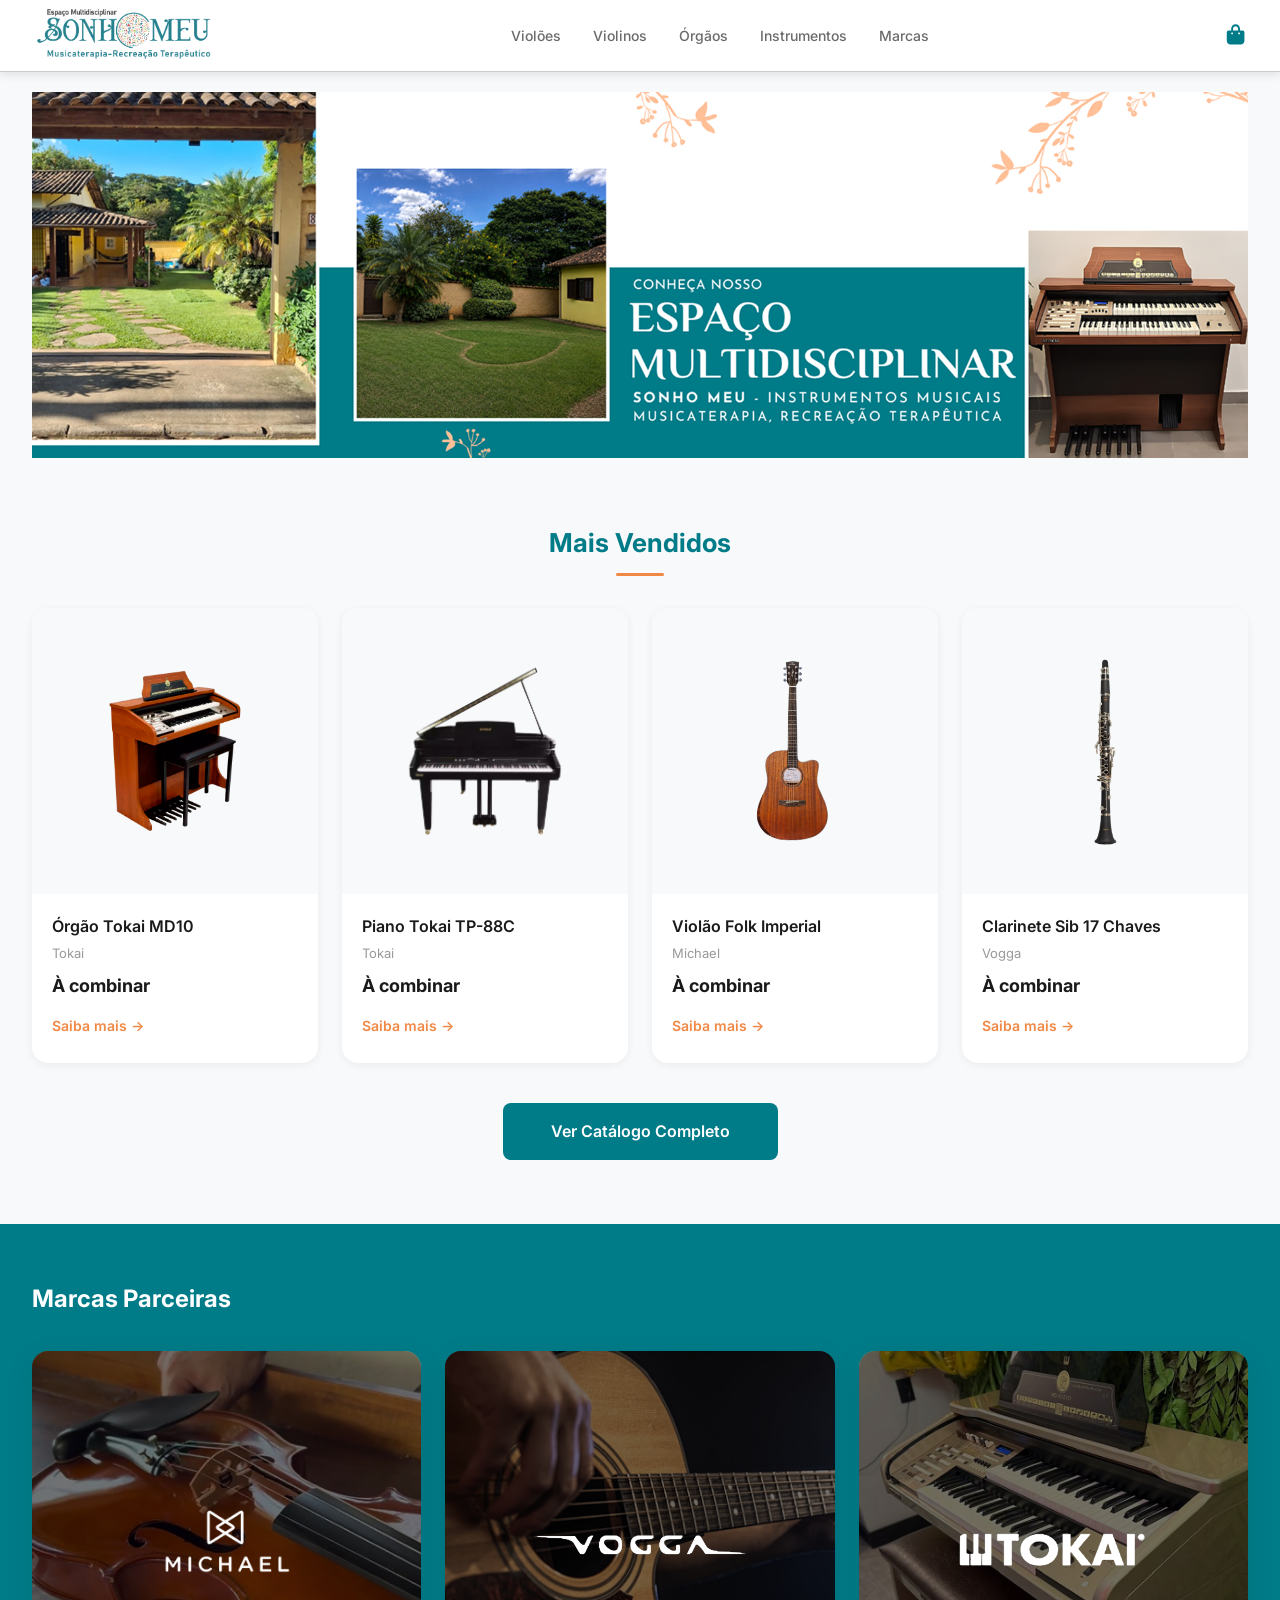
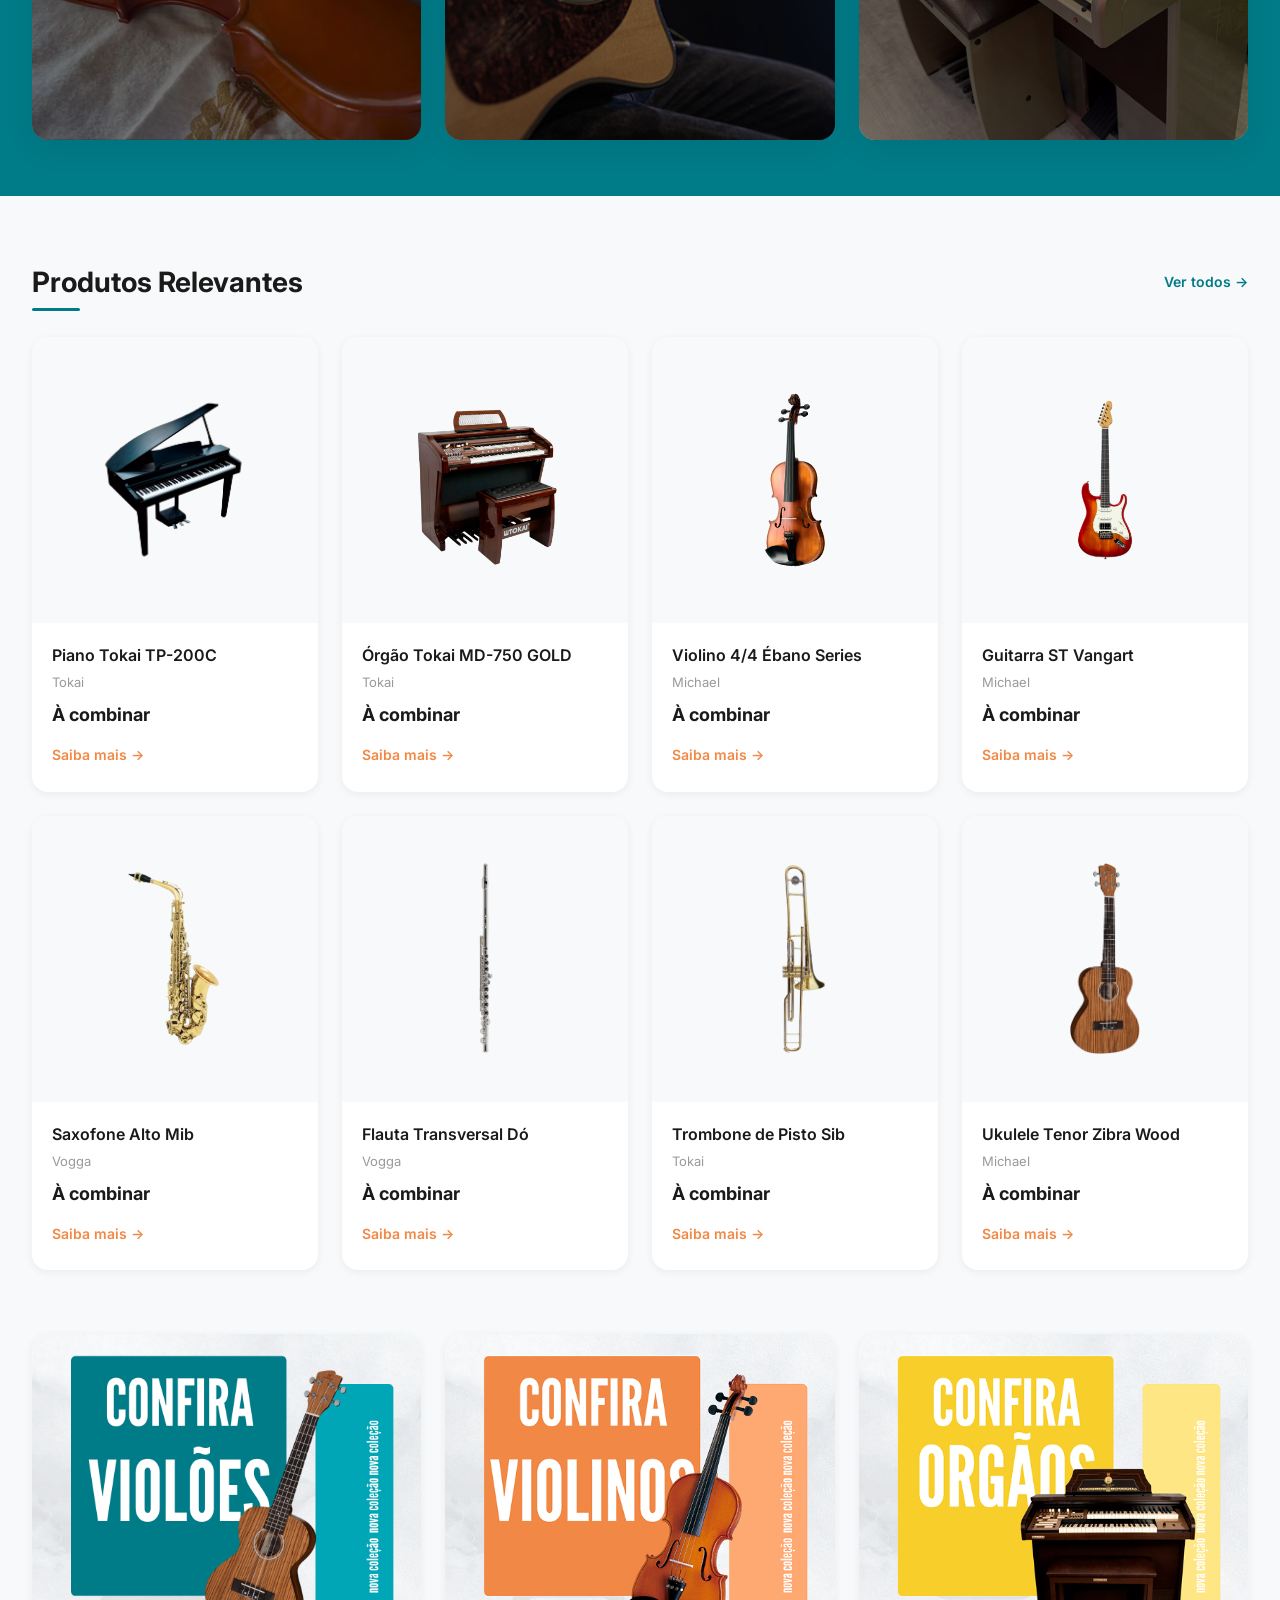
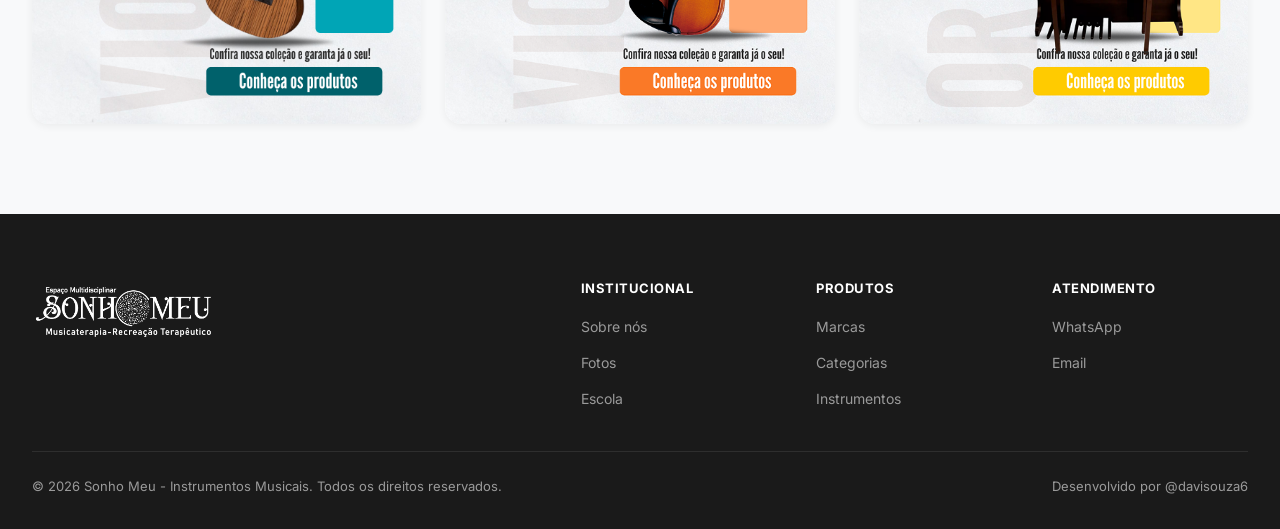
==== index.html @ a6a26a25 "sonhomeu" ====
<!doctype html>
<html lang="pt-BR">
  <head>
    <meta charset="UTF-8" />
    <meta name="viewport" content="width=device-width, initial-scale=1.0" />
    <title>Sonho Meu - Instrumentos Musicais</title>
    <link rel="icon" href="img/logo-simples.png" type="image/x-icon">

    <!-- Fonte -->
    <link rel="preconnect" href="https://fonts.googleapis.com" />
    <link rel="preconnect" href="https://fonts.gstatic.com" crossorigin />
    <link
      href="https://fonts.googleapis.com/css2?family=Inter:ital,opsz,wght@0,14..32,100..900;1,14..32,100..900&display=swap"
      rel="stylesheet"
    />

    <!-- CSS do site base -->
    <link rel="stylesheet" href="produto.css" />

    <!-- CSS específico da página inicial -->
    <link rel="stylesheet" href="style.css" />
  </head>
  <body>
    <!--! ==================== HEADER ==================== -->
    <header>
      <div class="header-container">
        <div class="logo">
          <a href="index.html">
            <img src="img/logo-colorida.jpg" alt="Sonho Meu" />
          </a>
        </div>

        <nav class="nav-menu" id="navMenu">
          <ul>
            <li><a href="violoes.html" class="nav-link">Violões</a></li>
            <li><a href="violinos.html" class="nav-link">Violinos</a></li>
            <li><a href="orgaos.html" class="nav-link">Órgãos</a></li>
            <li><a href="todos-produtos.html" class="nav-link">Instrumentos</a></li>
            <li><a href="index.html#marcas-section" class="nav-link">Marcas</a></li>
          </ul>
        </nav>

        <div class="header-actions">
          <a href="carrinho.html" class="cart-icon">
            <svg xmlns="http://www.w3.org/2000/svg" viewBox="0 0 640 640">
              <path
                fill="currentColor"
                d="M256 144C256 108.7 284.7 80 320 80C355.3 80 384 108.7 384 144L384 192L256 192L256 144zM208 192L144 192C117.5 192 96 213.5 96 240L96 448C96 501 139 544 192 544L448 544C501 544 544 501 544 448L544 240C544 213.5 522.5 192 496 192L432 192L432 144C432 82.1 381.9 32 320 32C258.1 32 208 82.1 208 144L208 192zM232 240C245.3 240 256 250.7 256 264C256 277.3 245.3 288 232 288C218.7 288 208 277.3 208 264C208 250.7 218.7 240 232 240zM384 264C384 250.7 394.7 240 408 240C421.3 240 432 250.7 432 264C432 277.3 421.3 288 408 288C394.7 288 384 277.3 384 264z"
              />
            </svg>
            <span class="cart-badge">0</span>
          </a>
          <button class="menu-toggle" id="menuToggle" aria-label="Abrir menu" aria-controls="navMenu" aria-expanded="false">
            <span></span>
            <span></span>
            <span></span>
          </button>
        </div>

        <div class="nav-overlay" id="navOverlay"></div>
      </div>
    </header>

    <!--! ==================== MAIN ==================== -->
    <main>
      <!--! ==================== HERO ==================== -->
      <section class="hero-section">
        <a href="#" class="hero-banner">
          <img
            src="img/hero-espaco.png"
            alt="Conheça nosso Espaço Multidisciplinar - Sonho Meu Instrumentos Musicais, Musicaterapia e Recreação Terapêutica"
          />
        </a>
      </section>

      <!--! ==================== MAIS VENDIDOS ==================== -->
      <section class="related-products mais-vendidos">
        <div class="section-heading-center">
          <h2>Mais Vendidos</h2>
        </div>

        <div class="related-grid">
          <!-- Produto 1: Órgão MD10 -->
          <div class="related-card">
            <div class="related-image">
              <img src="img/md10.png" alt="Órgão Tokai MD10" />
            </div>
            <div class="related-info">
              <h3>Órgão Tokai MD10</h3>
              <p class="related-brand">Tokai</p>
              <div class="related-price">À combinar</div>
              <a href="produto.html?sku=md10" class="related-link">Saiba mais →</a>
            </div>
          </div>

          <!-- Produto 2: Piano TP-88C -->
          <div class="related-card">
            <div class="related-image">
              <img src="img/tp88c.png" alt="Piano Tokai TP-88C" />
            </div>
            <div class="related-info">
              <h3>Piano Tokai TP-88C</h3>
              <p class="related-brand">Tokai</p>
              <div class="related-price">À combinar</div>
              <a href="produto.html?sku=tp88c" class="related-link">Saiba mais →</a>
            </div>
          </div>

          <!-- Produto 3: Violão Folk Imperial -->
          <div class="related-card">
            <div class="related-image">
              <img src="img/vmi230.png" alt="Violão Michael Imperial" />
            </div>
            <div class="related-info">
              <h3>Violão Folk Imperial</h3>
              <p class="related-brand">Michael</p>
              <div class="related-price">À combinar</div>
              <a href="produto.html?sku=vmi230" class="related-link">Saiba mais →</a>
            </div>
          </div>

          <!-- Produto 4: Clarinete Vogga -->
          <div class="related-card">
            <div class="related-image">
              <img src="img/vscl701n.png" alt="Clarinete Vogga Niquelado" />
            </div>
            <div class="related-info">
              <h3>Clarinete Sib 17 Chaves</h3>
              <p class="related-brand">Vogga</p>
              <div class="related-price">À combinar</div>
              <a href="produto.html?sku=vscl701n" class="related-link">Saiba mais →</a>
            </div>
          </div>
        </div>
      </section>

      <!--! ==================== BOTÃO CATÁLOGO COMPLETO ==================== -->
      <section class="catalogo-botao-section" style="text-align: center; margin: 40px 0;">
        <a href="todos-produtos.html" class="btn btn-primary" style="display: inline-flex; padding: 16px 48px; font-size: 16px;">
          Ver Catálogo Completo
        </a>
      </section>

      <!--! ==================== MARCAS PARCEIRAS ==================== -->
      <section id="marcas-section">
        <div class="marcas-container">
          <h2>Marcas Parceiras</h2>

          <div class="marcas-grid">
            <a href="michael.html" class="marca-card">
              <img
                src="img/marca-michael-bg.png"
                alt="Michael"
                class="marca-bg"
              />
              <div class="marca-overlay">
                <img
                  src="img/marca-michael-logo.png"
                  alt="Michael"
                  class="marca-logo"
                />
              </div>
            </a>

            <a href="vogga.html" class="marca-card">
              <img src="img/marca-vogga-bg.png" alt="Vogga" class="marca-bg" />
              <div class="marca-overlay">
                <img
                  src="img/marca-vogga-logo.png"
                  alt="Vogga"
                  class="marca-logo"
                />
              </div>
            </a>

            <a href="tokai.html" class="marca-card">
              <img src="img/marca-tokai-bg.png" alt="Tokai" class="marca-bg" />
              <div class="marca-overlay">
                <img
                  src="img/marca-tokai-logo.png"
                  alt="Tokai"
                  class="marca-logo"
                />
              </div>
            </a>
          </div>
        </div>
      </section>

      <!--! ==================== PRODUTOS RELEVANTES ==================== -->
      <section class="related-products">
        <div class="related-header">
          <h2>Produtos Relevantes</h2>
          <a href="todos-produtos.html" class="view-all">Ver todos →</a>
        </div>

        <div class="related-grid">
          <!-- Produto 1: Piano TP-200C -->
          <div class="related-card">
            <div class="related-image">
              <img src="img/tp200c.png" alt="Piano Tokai TP-200C" />
            </div>
            <div class="related-info">
              <h3>Piano Tokai TP-200C</h3>
              <p class="related-brand">Tokai</p>
              <div class="related-price">À combinar</div>
              <a href="produto.html?sku=tp200c" class="related-link">Saiba mais →</a>
            </div>
          </div>

          <!-- Produto 2: Órgão MD-750 GOLD -->
          <div class="related-card">
            <div class="related-image">
              <img src="img/md750.png" alt="Órgão Tokai MD-750 GOLD" />
            </div>
            <div class="related-info">
              <h3>Órgão Tokai MD-750 GOLD</h3>
              <p class="related-brand">Tokai</p>
              <div class="related-price">À combinar</div>
              <a href="produto.html?sku=md750" class="related-link">Saiba mais →</a>
            </div>
          </div>

          <!-- Produto 3: Violino 4/4 Ébano Series -->
          <div class="related-card">
            <div class="related-image">
              <img src="img/vnm49.png" alt="Violino Michael" />
            </div>
            <div class="related-info">
              <h3>Violino 4/4 Ébano Series</h3>
              <p class="related-brand">Michael</p>
              <div class="related-price">À combinar</div>
              <a href="produto.html?sku=vnm49" class="related-link">Saiba mais →</a>
            </div>
          </div>

          <!-- Produto 4: Guitarra ST Vangart -->
          <div class="related-card">
            <div class="related-image">
              <img src="img/gmv200.png" alt="Guitarra Michael Vangart" />
            </div>
            <div class="related-info">
              <h3>Guitarra ST Vangart</h3>
              <p class="related-brand">Michael</p>
              <div class="related-price">À combinar</div>
              <a href="produto.html?sku=gmv200" class="related-link">Saiba mais →</a>
            </div>
          </div>

          <!-- Produto 5: Saxofone Alto Vogga -->
          <div class="related-card">
            <div class="related-image">
              <img src="img/vsas701n.png" alt="Saxofone Alto Vogga" />
            </div>
            <div class="related-info">
              <h3>Saxofone Alto Mib</h3>
              <p class="related-brand">Vogga</p>
              <div class="related-price">À combinar</div>
              <a href="produto.html?sku=vsas701n" class="related-link">Saiba mais →</a>
            </div>
          </div>

          <!-- Produto 6: Flauta Transversal Vogga -->
          <div class="related-card">
            <div class="related-image">
              <img src="img/vsfl701n.png" alt="Flauta Vogga Niquelada" />
            </div>
            <div class="related-info">
              <h3>Flauta Transversal Dó</h3>
              <p class="related-brand">Vogga</p>
              <div class="related-price">À combinar</div>
              <a href="produto.html?sku=vsfl701n" class="related-link">Saiba mais →</a>
            </div>
          </div>

          <!-- Produto 7: Trombone de Pisto Tokai -->
          <div class="related-card">
            <div class="related-image">
              <img src="img/tp200.png" alt="Trombone Tokai" />
            </div>
            <div class="related-info">
              <h3>Trombone de Pisto Sib</h3>
              <p class="related-brand">Tokai</p>
              <div class="related-price">À combinar</div>
              <a href="produto.html?sku=tp200" class="related-link">Saiba mais →</a>
            </div>
          </div>

          <!-- Produto 8: Ukulele Tenor Michael -->
          <div class="related-card">
            <div class="related-image">
              <img src="img/mk27.png" alt="Ukulele Michael" />
            </div>
            <div class="related-info">
              <h3>Ukulele Tenor Zibra Wood</h3>
              <p class="related-brand">Michael</p>
              <div class="related-price">À combinar</div>
              <a href="produto.html?sku=mk27" class="related-link">Saiba mais →</a>
            </div>
          </div>
        </div>
      </section>

      <!--! ==================== BANNERS PROMOCIONAIS ==================== -->
      <section class="promo-banners">
        <div id="promo-grid">
          <a href="violoes.html" class="promo-card">
            <img
              src="img/banner-pianos.png"
              alt="Confira Violões - Conheça os produtos"
            />
          </a>
          <a href="violinos.html" class="promo-card">
            <img
              src="img/banner-violinos.png"
              alt="Confira Violinos - Conheça os produtos"
            />
          </a>
          <a href="orgaos.html" class="promo-card">
            <img
              src="img/banner-orgaos.png"
              alt="Confira Órgãos - Conheça os produtos"
            />
          </a>
        </div>
      </section>
    </main>

    <!--! ==================== FOOTER ==================== -->
    <footer class="footer">
      <div class="footer-container">
        <div class="footer-top">
          <div class="footer-brand">
            <img src="img/logo-branca.png" alt="Sonho Meu" />
          </div>

          <div class="footer-links">
            <div class="footer-col">
              <h4>Institucional</h4>
              <ul>
                <li><a href="#">Sobre nós</a></li>
                <li><a href="#">Fotos</a></li>
                <li><a href="#">Escola</a></li>
              </ul>
            </div>
            <div class="footer-col">
              <h4>Produtos</h4>
              <ul>
                <li><a href="index.html#marcas-section">Marcas</a></li>
                <li><a href="index.html#promo-grid">Categorias</a></li>
                <li><a href="todos-produtos.html">Instrumentos</a></li>
              </ul>
            </div>
            <div class="footer-col">
              <h4>Atendimento</h4>
              <ul>
                <li><a href="https://wa.me/553186421895">WhatsApp</a></li>
                <li><a href="#">Email</a></li>
              </ul>
            </div>
          </div>
        </div>

        <hr class="footer-divider" />

        <div class="footer-bottom">
          <span class="rights"
            >© 2026 Sonho Meu - Instrumentos Musicais. Todos os direitos
            reservados.</span
          >
          <span class="dev"
            >Desenvolvido por
            <a href="https://github.com/davisouza6">@davisouza6</a></span
          >
        </div>
      </div>
    </footer>

    <script src="menu.js"></script>
    <script src="cart.js"></script>
  </body>
</html>
---- produto.css ----
/*! ==================== RESET E BASE ==================== */
* {
  scroll-behavior: smooth;
  margin: 0;
  padding: 0;
  box-sizing: border-box;
}

:root {
  --primary: #007b88;
  --primary-dark: #005f6a;
  --primary-light: #e8f6f8;
  --secondary: #f18845;
  --secondary-light: #fff0e6;
  --text-dark: #1a1a1a;
  --text-gray: #6b6b6b;
  --text-light: #9a9a9a;
  --white: #ffffff;
  --bg-light: #f8f9fa;
  --shadow-sm: 0 2px 8px rgba(0, 0, 0, 0.06);
  --shadow-md: 0 8px 30px rgba(0, 0, 0, 0.08);
  --shadow-lg: 0 2px 20px rgba(0, 0, 0, 0.12);
  --radius: 16px;
  --radius-sm: 8px;
  --transition: all 0.3s cubic-bezier(0.4, 0, 0.2, 1);
}

body {
  font-family:
    "Inter",
    -apple-system,
    BlinkMacSystemFont,
    sans-serif;
  color: var(--text-dark);
  background: var(--bg-light);
  line-height: 1.6;
  -webkit-font-smoothing: antialiased;
}

a {
  text-decoration: none;
  color: inherit;
}

img {
  max-width: 100%;
  display: block;
}

/*! ==================== HEADER ==================== */
header {
  background: rgba(255, 255, 255, 0.95);
  backdrop-filter: blur(20px);
  -webkit-backdrop-filter: blur(20px);
  border-bottom: 1px solid rgba(0, 0, 0, 0.199);
  box-shadow: 0px 0px 10px 2px rgba(0, 0, 0, 0.11);
  height: 8vh;
  position: sticky;
  top: 0;
  z-index: 1000;
  transition: var(--transition);
}

.header-container {
  max-width: 1280px;
  margin: 0 auto;
  padding: 0 32px;
  height: 72px;
  display: flex;
  align-items: center;
  justify-content: space-between;
}

.logo img {
  height: 8vh;
  width: auto;
  transition: var(--transition);
}

.logo img:hover {
  transform: scale(1.02);
}

.nav-menu ul {
  display: flex;
  list-style: none;
  gap: 32px;
  align-items: center;
}

.nav-link {
  font-size: 14px;
  font-weight: 500;
  color: var(--text-gray);
  position: relative;
  padding: 4px 0;
  transition: var(--transition);
}

.nav-link::after {
  content: "";
  position: absolute;
  bottom: -2px;
  left: 0;
  width: 0;
  height: 2px;
  background: var(--primary);
  transition: var(--transition);
}

.nav-link:hover {
  color: var(--primary);
}

.nav-link:hover::after {
  width: 100%;
}

.header-actions {
  display: flex;
  align-items: center;
  gap: 16px;
}

.cart-icon {
  position: relative;
  color: var(--text-gray);
  transition: var(--transition);
  display: flex;
  align-items: center;
}

.cart-icon svg {
  color: var(--primary);
  width: 2.8vh;
  height: 2.8vh;
}

.cart-icon:hover {
  transform: scale(1.05);
}

.cart-badge {
  position: absolute;
  top: -8px;
  right: -8px;
  background: var(--secondary);
  color: white;
  font-size: 10px;
  font-weight: 700;
  width: 18px;
  height: 18px;
  border-radius: 50%;
  display: flex;
  align-items: center;
  justify-content: center;
}

/*! ==================== MAIN ==================== */
main {
  min-height: calc(100vh - 72px);
  padding: 20px 0 64px;
}

.product-section {
  max-width: 1280px;
  margin: 0 auto;
  padding: 0 32px;
}

/* Breadcrumb */
.breadcrumb {
  display: flex;
  align-items: center;
  gap: 8px;
  font-size: 13px;
  color: var(--text-light);
  margin-bottom: 20px;
  padding: 12px 0;
}

.breadcrumb a {
  color: var(--text-gray);
  transition: var(--transition);
}

.breadcrumb a:hover {
  color: #F18845;
}

.breadcrumb .current {
  color: var(--text-dark);
  font-weight: 550;
}

/*! ==================== PRODUTO ==================== */
.product-container {
  display: grid;
  grid-template-columns: 1fr 1fr;
  gap: 48px;
  background: var(--white);
  border-radius: var(--radius);
  padding: 40px;
  box-shadow: var(--shadow-sm);
}

/* Galeria */
.product-gallery {
  display: flex;
  flex-direction: column;
  gap: 16px;
}

.main-image {
  position: relative;
  background: var(--bg-light);
  border-radius: var(--radius);
  overflow: hidden;
  aspect-ratio: 1 / 1;
  display: flex;
  align-items: center;
  justify-content: center;
  padding: 20px;
}

.main-image img {
  max-height: 100%;
  width: auto;
  transition: var(--transition);
}

.main-image:hover img {
  transform: scale(1.02);
}

.badge {
  position: absolute;
  top: 16px;
  left: 16px;
  background: var(--primary);
  color: white;
  font-size: 11px;
  font-weight: 700;
  padding: 6px 14px;
  border-radius: 20px;
  text-transform: uppercase;
  letter-spacing: 0.5px;
}

.thumbnail-list {
  display: grid;
  grid-template-columns: repeat(3, 1fr);
  gap: 12px;
}

.thumbnail {
  background: var(--bg-light);
  border-radius: var(--radius-sm);
  padding: 12px;
  cursor: pointer;
  border: 2px solid transparent;
  transition: var(--transition);
  aspect-ratio: 1 / 1;
  display: flex;
  align-items: center;
  justify-content: center;
}

.thumbnail img {
  max-height: 80%;
  width: auto;
}

.thumbnail:hover {
  transition: 1s;
  border-color: #005f6a;
}

/* Informações */
.product-info {
  display: flex;
  flex-direction: column;
  gap: 24px;
}

.product-header {
  display: flex;
  flex-direction: column;
  gap: 8px;
}

.product-brand {
  font-size: 13px;
  font-weight: 600;
  color: #005f6a;
  text-transform: uppercase;
  letter-spacing: 1px;
}

.product-title {
  font-size: 32px;
  font-weight: 700;
  color: #007b88;
  line-height: 1.2;
}

.product-price {
  background: var(--bg-light);
  padding: 20px 24px;
  border-radius: var(--radius-sm);
  display: flex;
  flex-direction: column;
  gap: 4px;
}

.price-label {
  font-size: 13px;
  color: var(--text-light);
  text-transform: uppercase;
  letter-spacing: 0.5px;
}

.price-value {
  display: flex;
  align-items: baseline;
  gap: 4px;
}

.price-currency {
  font-size: 20px;
  font-weight: 600;
  color: var(--text-dark);
}

.price-amount {
  font-size: 32px;
  font-weight: 700;
  color: var(--text-dark);
}

.product-description {
  color: var(--text-gray);
  font-size: 15px;
  line-height: 1.8;
}

.product-features {
  display: flex;
  flex-direction: column;
  gap: 8px;
  padding: 16px 0;
}

.feature-item {
  display: flex;
  align-items: center;
  gap: 12px;
  font-size: 14px;
  color: var(--text-gray);
}

.feature-icon {
  color: var(--primary);
  font-weight: 700;
  font-size: 16px;
}

.product-actions {
  display: flex;
  flex-direction: column;
  gap: 12px;
  margin-top: 8px;
}

.btn {
  padding: 16px 32px;
  border-radius: var(--radius-sm);
  font-size: 15px;
  font-weight: 600;
  text-align: center;
  transition: var(--transition);
  cursor: pointer;
  border: none;
  display: flex;
  align-items: center;
  justify-content: center;
  gap: 8px;
}

.btn-primary {
  background: var(--primary);
  color: white;
}

.btn-primary:hover {
  background: var(--primary-dark);
  transform: translateY(-2px);
  box-shadow: 0 8px 25px rgba(0, 123, 136, 0.3);
}

.btn-secondary {
  background: var(--secondary);
  color: white;
}

.btn-secondary:hover {
  background: #e07a3a;
  transform: translateY(-2px);
  box-shadow: 0 8px 25px rgba(241, 136, 69, 0.3);
}

.btn-whatsapp {
  background: #25d366;
  color: white;
}

.btn-whatsapp:hover {
  background: #1da851;
  transform: translateY(-2px);
  box-shadow: 0 8px 25px rgba(37, 211, 102, 0.3);
}

.btn svg {
  flex-shrink: 0;
}

.product-delivery {
  display: flex;
  align-items: center;
  gap: 10px;
  padding: 16px 0;
  color: var(--text-gray);
  font-size: 14px;
  border-top: 1px solid #f0f0f0;
}

.product-delivery svg {
  color: var(--primary);
}
/*! ==================== PRODUTOS RELACIONADOS ==================== */
.related-products {
  max-width: 1280px;
  margin: 64px auto 0;
  padding: 0 32px;
}

.related-header {
  display: flex;
  justify-content: space-between;
  align-items: center;
  margin-bottom: 32px;
}

.related-header h2 {
  font-size: 28px;
  font-weight: 700;
  color: var(--text-dark);
  position: relative;
}

.related-header h2::after {
  content: "";
  position: absolute;
  bottom: -6px;
  left: 0;
  width: 48px;
  height: 3px;
  background: var(--primary);
  border-radius: 2px;
}

.view-all {
  font-size: 14px;
  font-weight: 600;
  color: var(--primary);
  transition: var(--transition);
  display: flex;
  align-items: center;
  gap: 4px;
}

.view-all:hover {
  color: var(--primary-dark);
  transform: translateX(4px);
}

.related-grid {
  display: grid;
  grid-template-columns: repeat(4, 1fr);
  gap: 24px;
}

.related-card {
  background: var(--white);
  border-radius: var(--radius);
  overflow: hidden;
  box-shadow: var(--shadow-sm);
  transition: var(--transition);
  position: relative;
}

.related-card:hover {
  transform: translateY(-1px);
  box-shadow: var(--shadow-lg);
}

.related-image {
  position: relative;
  background: var(--bg-light);
  padding: 24px;
  aspect-ratio: 1 / 1;
  display: flex;
  align-items: center;
  justify-content: center;
  overflow: hidden;
}

.related-image img {
  max-height: 80%;
  width: auto;
  transition: var(--transition);
}

.related-badge {
  position: absolute;
  top: 12px;
  left: 12px;
  background: var(--primary);
  color: white;
  font-size: 10px;
  font-weight: 700;
  padding: 4px 12px;
  border-radius: 20px;
  text-transform: uppercase;
  letter-spacing: 0.5px;
}

.related-badge-orange {
  background: var(--secondary);
}

.related-info {
  padding: 20px 20px 24px;
}

.related-info h3 {
  font-size: 16px;
  font-weight: 600;
  color: var(--text-dark);
  margin-bottom: 4px;
}

.related-brand {
  font-size: 13px;
  color: var(--text-light);
  margin-bottom: 8px;
}

.related-price {
  font-size: 18px;
  font-weight: 700;
  color: var(--text-dark);
  margin-bottom: 12px;
}

.related-link {
  font-size: 14px;
  font-weight: 600;
  color: #f18845;
  transition: var(--transition);
  display: inline-flex;
  align-items: center;
  gap: 4px;
}

.related-link:hover {
  color: var(--primary-dark);
  gap: 8px;
}

/*! ==================== RESPONSIVO PRODUTOS RELACIONADOS ==================== */
@media (max-width: 1024px) {
  .related-grid {
    grid-template-columns: repeat(2, 1fr);
  }
}

@media (max-width: 768px) {
  .related-products {
    padding: 0 16px;
    margin-top: 40px;
  }

  .related-header h2 {
    font-size: 22px;
  }

  .related-header h2::after {
    width: 32px;
  }

  .related-grid {
    gap: 16px;
  }

  .related-info {
    padding: 16px;
  }

  .related-info h3 {
    font-size: 14px;
  }
}

@media (max-width: 480px) {
  .related-grid {
    grid-template-columns: 1fr 1fr;
    gap: 12px;
  }

  .related-image {
    padding: 16px;
  }

  .related-info {
    padding: 12px;
  }

  .related-price {
    font-size: 15px;
  }

  .related-link {
    font-size: 13px;
  }
}

/*! ==================== FOOTER ==================== */
.footer {
  background: #1a1a1a;
  color: var(--white);
  padding: 64px 0 32px;
  margin-top: 10vh;
}

.footer-container {
  max-width: 1280px;
  margin: 0 auto;
  padding: 0 32px;
}

.footer-top {
  display: grid;
  grid-template-columns: 1.5fr 2fr;
  gap: 48px;
  margin-bottom: 40px;
}

.footer-brand img {
  height: 8vh;
  width: auto;
  margin-bottom: 16px;
}

.footer-brand p {
  color: #9a9a9a;
  font-size: 14px;
  max-width: 300px;
}

.footer-links {
  display: grid;
  grid-template-columns: repeat(3, 1fr);
  gap: 40px;
}

.footer-col h4 {
  font-size: 13px;
  font-weight: 700;
  text-transform: uppercase;
  letter-spacing: 0.5px;
  margin-bottom: 16px;
  color: var(--white);
}

.footer-col ul {
  list-style: none;
  display: flex;
  flex-direction: column;
  gap: 10px;
}

.footer-col a {
  font-size: 14px;
  color: #9a9a9a;
  transition: var(--transition);
}

.footer-col a:hover {
  color: var(--white);
}

.footer-divider {
  border: none;
  border-top: 1px solid #2e2e2e;
  margin: 0 0 24px;
}

.footer-bottom {
  display: flex;
  justify-content: space-between;
  align-items: center;
  font-size: 13px;
  color: #9a9a9a;
}

.footer-bottom .dev a {
  color: #9a9a9a;
  transition: var(--transition);
}

.footer-bottom .dev a:hover {
  color: var(--white);
}

/*! ==================== RESPONSIVO ==================== */
@media (max-width: 1024px) {
  .product-container {
    grid-template-columns: 1fr;
    padding: 32px;
  }

  .product-gallery {
    max-width: 500px;
    margin: 0 auto;
  }

  .footer-top {
    grid-template-columns: 1fr;
    gap: 32px;
  }
}

@media (max-width: 768px) {
  .header-container {
    padding: 0 16px;
    height: 64px;
  }

  .nav-menu ul {
    gap: 16px;
  }

  .nav-link {
    font-size: 13px;
  }

  .product-section {
    padding: 0 16px;
  }

  .product-container {
    padding: 20px;
    border-radius: var(--radius-sm);
  }

  .product-title {
    font-size: 24px;
  }

  .price-amount {
    font-size: 24px;
  }

  .footer {
    padding: 40px 0 24px;
  }

  .footer-container {
    padding: 0 16px;
  }

  .footer-links {
    grid-template-columns: 1fr 1fr;
    gap: 24px;
  }

  .footer-bottom {
    flex-direction: column;
    gap: 8px;
    text-align: center;
  }

  .footer-brand p {
    max-width: 100%;
  }
}

@media (max-width: 480px) {
  .nav-menu ul {
    gap: 12px;
  }

  .nav-link {
    font-size: 12px;
  }

  .product-container {
    padding: 16px;
  }

  .product-actions {
    gap: 10px;
  }

  .btn {
    padding: 14px 20px;
    font-size: 14px;
  }

  .footer-links {
    grid-template-columns: 1fr;
    gap: 32px;
  }

  .footer-brand img {
    height: 40px;
  }
}
/*! ==================== GALERIA COM MINIATURAS ==================== */
.thumbnail {
  background: var(--bg-light);
  border-radius: var(--radius-sm);
  padding: 12px;
  cursor: pointer;
  border: 3px solid transparent;
  transition: var(--transition);
  aspect-ratio: 1 / 1;
  display: flex;
  align-items: center;
  justify-content: center;
  position: relative;
  overflow: hidden;
}

.thumbnail img {
  max-height: 80%;
  width: auto;
  object-fit: contain;
  transition: var(--transition);
}

.thumbnail:hover {
  border-color: var(--primary-light);
  transform: scale(1.02);
}

.thumbnail.active {
  border-color: var(--primary);
  box-shadow: 0 0 0 4px rgba(0, 123, 136, 0.15);
  background: var(--primary-light);
}

.main-image {
  position: relative;
  background: var(--bg-light);
  border-radius: var(--radius);
  overflow: hidden;
  aspect-ratio: 1 / 1;
  display: flex;
  align-items: center;
  justify-content: center;
  padding: 20px;
  transition: var(--transition);
}

.main-image img {
  max-height: 100%;
  width: auto;
  transition: var(--transition);
  opacity: 0;
  animation: fadeInImage 0.4s ease forwards;
}

@keyframes fadeInImage {
  from {
    opacity: 0;
    transform: scale(0.95);
  }
  to {
    opacity: 1;
    transform: scale(1);
  }
}

/* Indicador de loading na imagem principal */
.main-image.loading::before {
  content: "";
  position: absolute;
  top: 50%;
  left: 50%;
  width: 40px;
  height: 40px;
  border: 4px solid var(--primary-light);
  border-top-color: var(--primary);
  border-radius: 50%;
  animation: spin 0.8s linear infinite;
  z-index: 1;
}

@keyframes spin {
  to {
    transform: translate(-50%, -50%) rotate(360deg);
  }
}

/* Responsividade das miniaturas */
@media (max-width: 768px) {
  .thumbnail-list {
    grid-template-columns: repeat(3, 1fr);
    gap: 10px;
  }
  
  .thumbnail {
    padding: 8px;
  }
  
  .thumbnail img {
    max-height: 70%;
  }
}

@media (max-width: 480px) {
  .thumbnail-list {
    gap: 8px;
  }
  
  .thumbnail {
    padding: 6px;
  }
}
/*! ==================== ESPECIFICAÇÕES TÉCNICAS ==================== */
.specs-section {
  max-width: 1280px;
  margin: 48px auto 0;
  padding: 0 32px;
  width: 100%;
}

.specs-container {
  background: var(--white);
  border-radius: var(--radius);
  padding: 40px 48px;
  box-shadow: var(--shadow-sm);
  width: 100%;
}

.specs-header {
  margin-bottom: 32px;
}

.specs-header h2 {
  font-size: 28px;
  font-weight: 700;
  color: var(--text-dark);
  position: relative;
  display: inline-block;
}

.specs-header h2::after {
  content: "";
  position: absolute;
  bottom: -6px;
  left: 0;
  width: 48px;
  height: 3px;
  background: var(--primary);
  border-radius: 2px;
}

.specs-subtitle {
  font-size: 15px;
  color: var(--text-gray);
  margin-top: 12px;
}

.specs-grid {
  display: grid;
  grid-template-columns: repeat(3, 1fr);
  gap: 24px;
}

.specs-card {
  background: var(--bg-light);
  border-radius: var(--radius-sm);
  padding: 24px 28px;
  transition: var(--transition);
  border: 1px solid #f0f0f0;
}

.specs-card-header {
  display: flex;
  align-items: center;
  gap: 12px;
  margin-bottom: 16px;
  padding-bottom: 12px;
  border-bottom: 2px solid var(--primary-light);
}

.specs-icon {
  font-size: 24px;
  line-height: 1;
}

.specs-card-header h3 {
  font-size: 18px;
  font-weight: 600;
  color: var(--primary-dark);
  margin: 0;
}

.specs-list {
  list-style: none;
  padding: 0;
  margin: 0;
  display: flex;
  flex-direction: column;
  gap: 10px;
}

.specs-list li {
  font-size: 14px;
  color: var(--text-gray);
  line-height: 1.5;
  display: flex;
  flex-wrap: wrap;
  align-items: baseline;
  padding: 4px 0;
  border-bottom: 1px dashed #f0f0f0;
}

.specs-list li:last-child {
  border-bottom: none;
}

.specs-label {
  font-weight: 600;
  color: var(--text-dark);
  min-width: 140px;
  flex-shrink: 0;
}

/*! ==================== RESPONSIVO ESPECIFICAÇÕES ==================== */
@media (max-width: 1024px) {
  .specs-grid {
    grid-template-columns: repeat(2, 1fr);
  }

  .specs-container {
    padding: 32px 28px;
  }
}

@media (max-width: 768px) {
  .specs-section {
    padding: 0 16px;
    margin-top: 32px;
  }

  .specs-container {
    padding: 24px 20px;
    border-radius: var(--radius-sm);
  }

  .specs-header h2 {
    font-size: 22px;
  }

  .specs-grid {
    grid-template-columns: 1fr;
    gap: 16px;
  }

  .specs-card {
    padding: 20px 24px;
  }

  .specs-label {
    min-width: 120px;
  }
}

@media (max-width: 480px) {
  .specs-section {
    padding: 0 12px;
    margin-top: 24px;
  }

  .specs-container {
    padding: 16px;
  }

  .specs-header h2 {
    font-size: 20px;
  }

  .specs-card {
    padding: 16px 18px;
  }

  .specs-label {
    min-width: 100px;
    font-size: 13px;
  }

  .specs-list li {
    font-size: 13px;
  }
}

/*! ==================== MENU HAMBURGUER (MOBILE) ==================== */

.menu-toggle {
  display: none;
  flex-direction: column;
  justify-content: center;
  align-items: center;
  gap: 5px;
  width: 40px;
  height: 40px;
  padding: 0;
  border: none;
  background: transparent;
  cursor: pointer;
  z-index: 1001;
}

.menu-toggle span {
  display: block;
  width: 24px;
  height: 2px;
  background: var(--text-dark);
  border-radius: 2px;
  transition: var(--transition);
}

.menu-toggle.active span:nth-child(1) {
  transform: translateY(7px) rotate(45deg);
}

.menu-toggle.active span:nth-child(2) {
  opacity: 0;
}

.menu-toggle.active span:nth-child(3) {
  transform: translateY(-7px) rotate(-45deg);
}

.nav-overlay {
  display: none;
  position: fixed;
  inset: 0;
  background: rgba(0, 0, 0, 0.5);
  opacity: 0;
  pointer-events: none;
  transition: opacity 0.3s ease;
  z-index: 999;
}

.nav-overlay.active {
  opacity: 1;
  pointer-events: auto;
}

body.nav-open {
  overflow: hidden;
}

@media (max-width: 768px) {
  .menu-toggle {
    display: flex;
  }

  .nav-overlay {
    display: block;
  }

  .nav-menu {
    position: fixed;
    top: 0;
    right: 0;
    height: 100vh;
    width: min(78vw, 320px);
    background: var(--white);
    box-shadow: -4px 0 16px rgba(0, 0, 0, 0.15);
    padding: 96px 32px 32px;
    transform: translateX(100%);
    transition: transform 0.3s ease;
    z-index: 1000;
    overflow-y: auto;
  }

  .nav-menu.active {
    transform: translateX(0);
  }

  .nav-menu ul {
    display: flex;
    flex-direction: column;
    gap: 8px;
    list-style: none;
    padding: 0;
    margin: 0;
  }

  .nav-menu .nav-link {
    display: block;
    padding: 14px 8px;
    font-size: 17px;
    font-weight: 600;
    color: var(--text-dark);
    border-bottom: 1px solid #f0f0f0;
  }

  .header-container {
    padding-top: 12px;
    padding-bottom: 12px;
  }
}
---- style.css ----
html{
  transition: 2s;
  scroll-behavior: smooth;
}

/*! ==================== HEADER MOBILE / MENU HAMBURGUER ====================
   Obs: o header aparece em todas as páginas do site (não só na home).
   O ideal é mover este bloco para o produto.css (o CSS "base" compartilhado)
   assim que puder, para não ter que colar em cada página. Por enquanto
   funciona normalmente, só vale nas páginas que carregam este style.css. */

.header-actions {
  display: flex;
  align-items: center;
  gap: 16px;
}

.menu-toggle {
  display: none;
  flex-direction: column;
  justify-content: center;
  align-items: center;
  gap: 5px;
  width: 40px;
  height: 40px;
  padding: 0;
  border: none;
  background: transparent;
  cursor: pointer;
  z-index: 1001;
}

.menu-toggle span {
  display: block;
  width: 24px;
  height: 2px;
  background: var(--text-dark, #222);
  border-radius: 2px;
  transition: var(--transition, 0.3s);
}

/* transforma em "X" quando o menu está aberto */
.menu-toggle.active span:nth-child(1) {
  transform: translateY(7px) rotate(45deg);
}
.menu-toggle.active span:nth-child(2) {
  opacity: 0;
}
.menu-toggle.active span:nth-child(3) {
  transform: translateY(-7px) rotate(-45deg);
}

.nav-overlay {
  display: none;
  position: fixed;
  inset: 0;
  background: rgba(0, 0, 0, 0.5);
  opacity: 0;
  pointer-events: none;
  transition: opacity 0.3s ease;
  z-index: 999;
}

.nav-overlay.active {
  opacity: 1;
  pointer-events: auto;
}

body.nav-open {
  overflow: hidden;
}

@media (max-width: 768px) {
  .menu-toggle {
    display: flex;
  }

  .nav-overlay {
    display: block;
  }

  .nav-menu {
    position: fixed;
    top: 0;
    right: 0;
    height: 100vh;
    width: min(78vw, 320px);
    background: var(--white, #fff);
    box-shadow: -4px 0 16px rgba(0, 0, 0, 0.15);
    padding: 96px 32px 32px;
    transform: translateX(100%);
    transition: transform 0.3s ease;
    z-index: 1000;
    overflow-y: auto;
  }

  .nav-menu.active {
    transform: translateX(0);
  }

  .nav-menu ul {
    display: flex;
    flex-direction: column;
    gap: 8px;
    list-style: none;
    padding: 0;
    margin: 0;
  }

  .nav-menu .nav-link {
    display: block;
    padding: 14px 8px;
    font-size: 17px;
    font-weight: 600;
    color: var(--text-dark, #222);
    border-bottom: 1px solid #f0f0f0;
  }

  .header-container {
    padding-top: 12px;
    padding-bottom: 12px;
  }
}

/*! ==================== HOME - HERO ==================== */
.hero-section {
  max-width: 1280px;
  margin: 20px auto 0;
  padding: 0 32px;
}

.hero-banner {
  border-radius: var(--radius);
  overflow: hidden;
  box-shadow: var(--shadow-sm);
  transition: var(--transition);
}

.hero-banner img {
  width: 100%;
  height: auto;
  display: block;
}

/*! ==================== TÍTULOS DE SEÇÃO CENTRALIZADOS ==================== */
.section-heading-center {
  max-width: 1280px;
  margin: 64px auto 32px;
  padding: 0 32px;
  text-align: center;
}

.section-heading-center h2 {
  display: inline-block;
  position: relative;
  font-size: 26px;
  font-weight: 700;
  color: var(--primary);
  padding-bottom: 12px;
}

.section-heading-center h2::after {
  content: "";
  position: absolute;
  bottom: 0;
  left: 50%;
  transform: translateX(-50%);
  width: 48px;
  height: 3px;
  background: var(--secondary);
  border-radius: 2px;
}

/* Reaproveita .related-products / .related-grid / .related-card do produto.css
   para os grids de produtos "Mais Vendidos" e "Produtos Relevantes" */
.mais-vendidos {
  margin-top: 0;
}
main {
  padding: 0;
}
/*! ==================== MARCAS PARCEIRAS ==================== */
#marcas-section {
  background: var(--primary);
  padding: 56px 0;
  margin-top: 64px;
}

.marcas-container {
  max-width: 1280px;
  margin: 0 auto;
  padding: 0 32px;
}

.marcas-container h2 {
  color: var(--white);
  font-size: 24px;
  font-weight: 700;
  margin-bottom: 32px;
}

.marcas-grid {
  display: grid;
  grid-template-columns: repeat(3, 1fr);
  gap: 24px;
}

.marca-card {
  position: relative;
  border-radius: var(--radius);
  overflow: hidden;
  aspect-ratio: 1 / 1;
  box-shadow: var(--shadow-md);
  transition: var(--transition);
}

.marca-card:hover {
  transform: scale(1.01);
  transition: 0.3s;
  box-shadow: 0px 2px 10px 10px rgba(0, 0, 0, 0.048);
}

.marca-card .marca-bg {
  width: 100%;
  height: 100%;
  object-fit: cover;
  display: block;
}

.marca-card .marca-overlay {
  position: absolute;
  inset: 0;
  background: rgba(0, 0, 0, 0.55);
  display: flex;
  align-items: center;
  justify-content: center;
  padding: 32px;
}

.marca-card .marca-logo {
  max-width: 65%;
  max-height: 45%;
  width: auto;
  filter: brightness(0) invert(1);
}

/*! ==================== BANNERS PROMOCIONAIS ==================== */
.promo-banners {
  max-width: 1280px;
  margin: 64px auto 0;
  padding: 0 32px;/*! ==================== ESPECIFICAÇÕES TÉCNICAS ==================== */
.specs-section {
  max-width: 1280px;
  margin: 48px auto 0;
  padding: 0 32px;
  width: 100%;
}

.specs-container {
  background: var(--white);
  border-radius: var(--radius);
  padding: 40px 48px;
  box-shadow: var(--shadow-sm);
  width: 100%;
}

.specs-header {
  margin-bottom: 32px;
}

.specs-header h2 {
  font-size: 28px;
  font-weight: 700;
  color: var(--text-dark);
  position: relative;
  display: inline-block;
}

.specs-header h2::after {
  content: "";
  position: absolute;
  bottom: -6px;
  left: 0;
  width: 48px;
  height: 3px;
  background: var(--primary);
  border-radius: 2px;
}

.specs-subtitle {
  font-size: 15px;
  color: var(--text-gray);
  margin-top: 12px;
}

.specs-grid {
  display: grid;
  grid-template-columns: repeat(3, 1fr);
  gap: 24px;
}

.specs-card {
  background: var(--bg-light);
  border-radius: var(--radius-sm);
  padding: 24px 28px;
  transition: var(--transition);
  border: 1px solid #f0f0f0;
}

.specs-card:hover {
  border-color: var(--primary-light);
  box-shadow: var(--shadow-sm);
  transform: translateY(-2px);
}

.specs-card-header {
  display: flex;
  align-items: center;
  gap: 12px;
  margin-bottom: 16px;
  padding-bottom: 12px;
  border-bottom: 2px solid var(--primary-light);
}

.specs-icon {
  font-size: 24px;
  line-height: 1;
}

.specs-card-header h3 {
  font-size: 18px;
  font-weight: 600;
  color: var(--primary-dark);
  margin: 0;
}

.specs-list {
  list-style: none;
  padding: 0;
  margin: 0;
  display: flex;
  flex-direction: column;
  gap: 10px;
}

.specs-list li {
  font-size: 14px;
  color: var(--text-gray);
  line-height: 1.5;
  display: flex;
  flex-wrap: wrap;
  align-items: baseline;
  padding: 4px 0;
  border-bottom: 1px dashed #f0f0f0;
}

.specs-list li:last-child {
  border-bottom: none;
}

.specs-label {
  font-weight: 600;
  color: var(--text-dark);
  min-width: 140px;
  flex-shrink: 0;
}

/*! ==================== RESPONSIVO ESPECIFICAÇÕES ==================== */
@media (max-width: 1024px) {
  .specs-grid {
    grid-template-columns: repeat(2, 1fr);
  }

  .specs-container {
    padding: 32px 28px;
  }
}

@media (max-width: 768px) {
  .specs-section {
    padding: 0 16px;
    margin-top: 32px;
  }

  .specs-container {
    padding: 24px 20px;
    border-radius: var(--radius-sm);
  }

  .specs-header h2 {
    font-size: 22px;
  }

  .specs-grid {
    grid-template-columns: 1fr;
    gap: 16px;
  }

  .specs-card {
    padding: 20px 24px;
  }

  .specs-label {
    min-width: 120px;
  }
}

@media (max-width: 480px) {
  .specs-section {
    padding: 0 12px;
    margin-top: 24px;
  }

  .specs-container {
    padding: 16px;
  }

  .specs-header h2 {
    font-size: 20px;
  }

  .specs-card {
    padding: 16px 18px;
  }

  .specs-label {
    min-width: 100px;
    font-size: 13px;
  }

  .specs-list li {
    font-size: 13px;
  }
}
}

#promo-grid {
  display: grid;
  grid-template-columns: repeat(3, 1fr);
  gap: 24px;
}

.promo-card {
  display: block;
  border-radius: var(--radius);
  overflow: hidden;
  box-shadow: var(--shadow-sm);
  transition: var(--transition);
}

.promo-card:hover {
  transform: translateY(-6px);
  box-shadow: var(--shadow-lg);
}

.promo-card img {
  width: 100%;
  display: block;
}

/*! ==================== RESPONSIVO ==================== */
@media (max-width: 1024px) {
  .marcas-grid,
  .promo-grid {
    grid-template-columns: repeat(2, 1fr);
  }
}

@media (max-width: 768px) {
  .hero-section {
    padding: 0 16px;
  }

  .section-heading-center {
    padding: 0 16px;
    margin: 40px auto 24px;
  }

  .section-heading-center h2 {
    font-size: 22px;
  }

  .marcas-section {
    padding: 40px 0;
    margin-top: 40px;
  }

  .marcas-container {
    padding: 0 16px;
  }

  .promo-banners {
    padding: 0 16px;
    margin-top: 40px;
  }
}

@media (max-width: 640px) {
  .marcas-grid,
  .promo-grid {
    grid-template-columns: 1fr;
  }
}
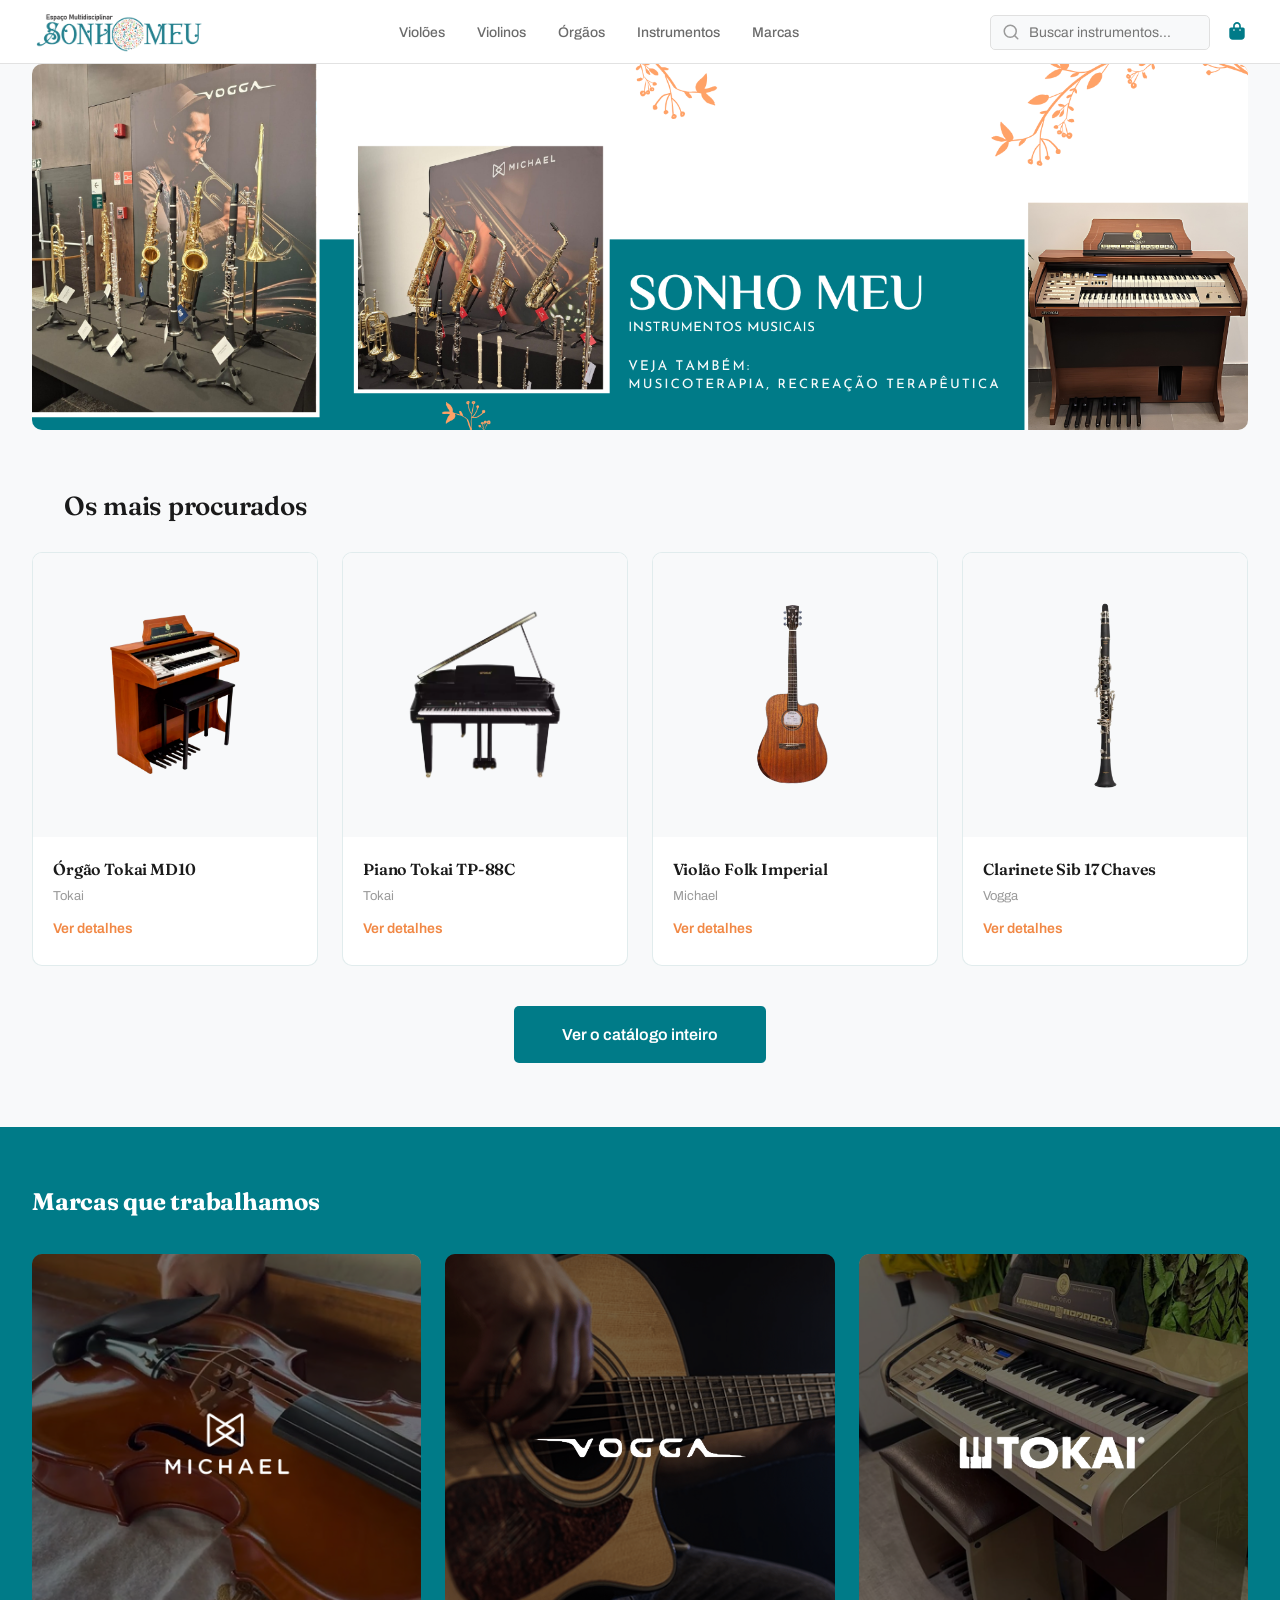
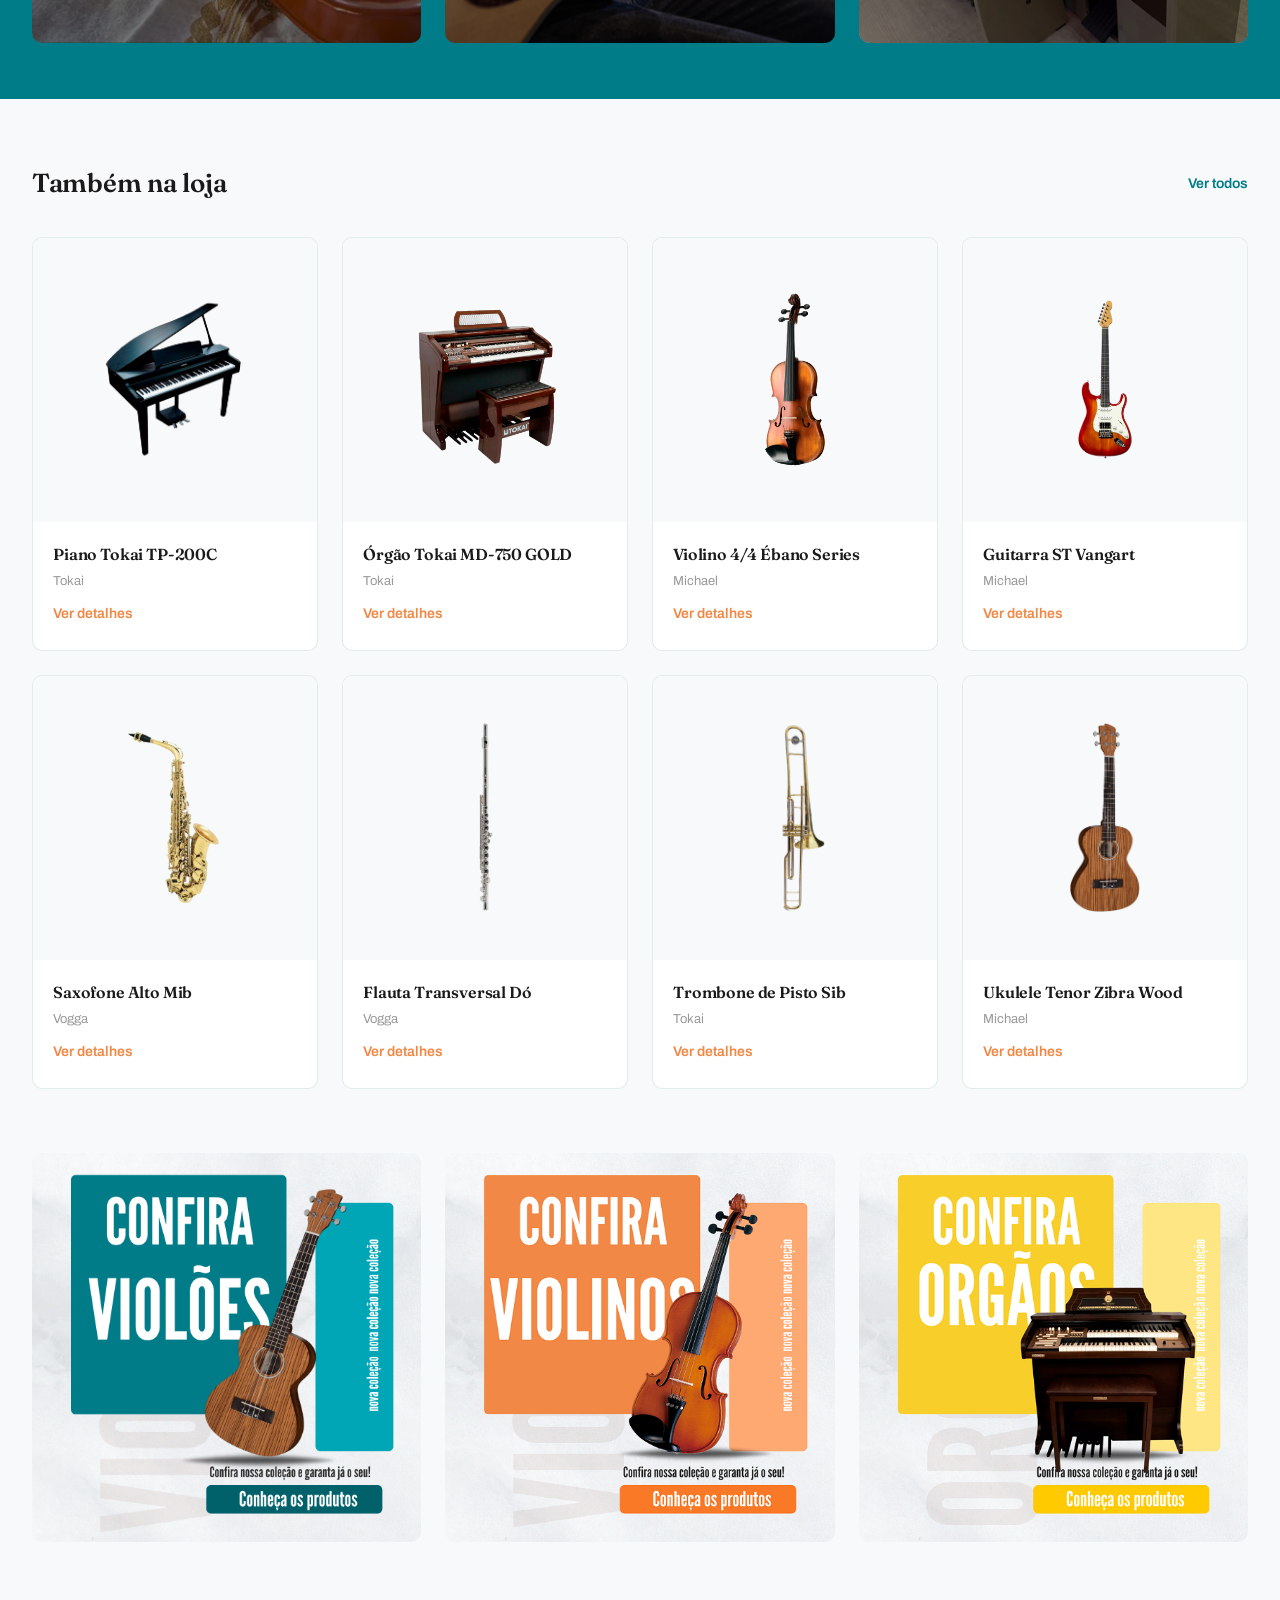
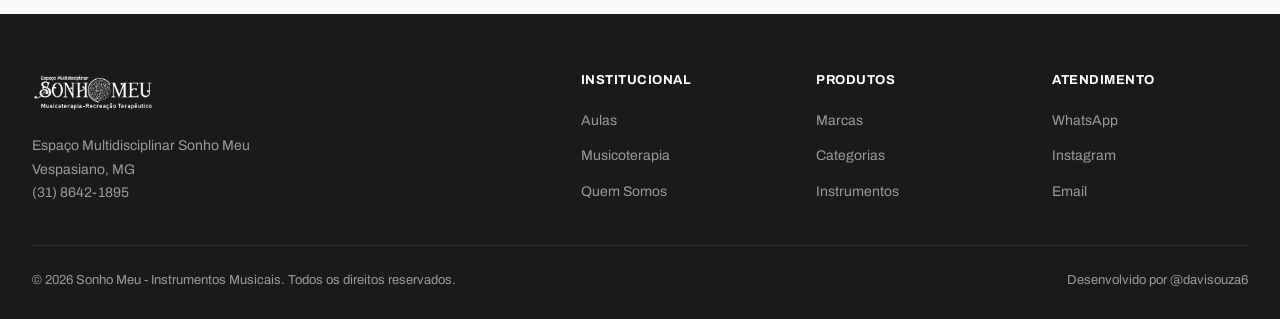
==== commit c5622bd6: "maneiro legal" ====
--- a/index.html
+++ b/index.html
@@ -4,24 +4,28 @@
     <meta charset="UTF-8" />
     <meta name="viewport" content="width=device-width, initial-scale=1.0" />
     <title>Sonho Meu - Instrumentos Musicais</title>
-    <link rel="icon" href="img/logo-simples.png" type="image/x-icon">
+    <link rel="icon" href="img/logo-simples.png" type="image/png">
 
     <!-- Fonte -->
     <link rel="preconnect" href="https://fonts.googleapis.com" />
     <link rel="preconnect" href="https://fonts.gstatic.com" crossorigin />
-    <link
-      href="https://fonts.googleapis.com/css2?family=Inter:ital,opsz,wght@0,14..32,100..900;1,14..32,100..900&display=swap"
-      rel="stylesheet"
-    />
+    <link href="https://fonts.googleapis.com/css2?family=Archivo:wght@400;500;600;700&family=Fraunces:opsz,wght@9..144,500;9..144,600&display=swap" rel="stylesheet">
 
     <!-- CSS do site base -->
     <link rel="stylesheet" href="produto.css" />
 
     <!-- CSS específico da página inicial -->
     <link rel="stylesheet" href="style.css" />
+
+    <!-- Códigos em JS -->
+   <script src="menu.js" defer></script>
+   <script src="cart.js" defer></script>
+   <script src="produtos.js" defer></script>
+   <script src="search.js" defer></script>
+   
   </head>
   <body>
-    <!--! ==================== HEADER ==================== -->
+    <!-- header -->
     <header>
       <div class="header-container">
         <div class="logo">
@@ -41,6 +45,14 @@
         </nav>
 
         <div class="header-actions">
+  <div class="search-box" id="searchBox">
+    <svg class="search-icon" width="18" height="18" viewBox="0 0 24 24" fill="none" stroke="currentColor" stroke-width="2" stroke-linecap="round" stroke-linejoin="round">
+      <circle cx="11" cy="11" r="8"></circle>
+      <line x1="21" y1="21" x2="16.65" y2="16.65"></line>
+    </svg>
+    <input type="text" id="searchInput" class="search-input"              placeholder="Buscar instrumentos..." autocomplete="off">
+    <div class="search-results" id="searchResults"></div>
+  </div>
           <a href="carrinho.html" class="cart-icon">
             <svg xmlns="http://www.w3.org/2000/svg" viewBox="0 0 640 640">
               <path
@@ -61,9 +73,9 @@
       </div>
     </header>
 
-    <!--! ==================== MAIN ==================== -->
+    <!-- main -->
     <main>
-      <!--! ==================== HERO ==================== -->
+      <!-- hero -->
       <section class="hero-section">
         <a href="#" class="hero-banner">
           <img
@@ -73,10 +85,10 @@
         </a>
       </section>
 
-      <!--! ==================== MAIS VENDIDOS ==================== -->
+      <!-- mais vendidos -->
       <section class="related-products mais-vendidos">
         <div class="section-heading-center">
-          <h2>Mais Vendidos</h2>
+          <h2>Os mais procurados</h2>
         </div>
 
         <div class="related-grid">
@@ -88,8 +100,7 @@
             <div class="related-info">
               <h3>Órgão Tokai MD10</h3>
               <p class="related-brand">Tokai</p>
-              <div class="related-price">À combinar</div>
-              <a href="produto.html?sku=md10" class="related-link">Saiba mais →</a>
+              <a href="produto.html?sku=md10" class="related-link">Ver detalhes</a>
             </div>
           </div>
 
@@ -101,8 +112,7 @@
             <div class="related-info">
               <h3>Piano Tokai TP-88C</h3>
               <p class="related-brand">Tokai</p>
-              <div class="related-price">À combinar</div>
-              <a href="produto.html?sku=tp88c" class="related-link">Saiba mais →</a>
+              <a href="produto.html?sku=tp88c" class="related-link">Ver detalhes</a>
             </div>
           </div>
 
@@ -114,8 +124,7 @@
             <div class="related-info">
               <h3>Violão Folk Imperial</h3>
               <p class="related-brand">Michael</p>
-              <div class="related-price">À combinar</div>
-              <a href="produto.html?sku=vmi230" class="related-link">Saiba mais →</a>
+              <a href="produto.html?sku=vmi230" class="related-link">Ver detalhes</a>
             </div>
           </div>
 
@@ -127,24 +136,23 @@
             <div class="related-info">
               <h3>Clarinete Sib 17 Chaves</h3>
               <p class="related-brand">Vogga</p>
-              <div class="related-price">À combinar</div>
-              <a href="produto.html?sku=vscl701n" class="related-link">Saiba mais →</a>
-            </div>
-          </div>
-        </div>
-      </section>
-
-      <!--! ==================== BOTÃO CATÁLOGO COMPLETO ==================== -->
+              <a href="produto.html?sku=vscl701n" class="related-link">Ver detalhes</a>
+            </div>
+          </div>
+        </div>
+      </section>
+
+      <!-- botão catálogo completo -->
       <section class="catalogo-botao-section" style="text-align: center; margin: 40px 0;">
         <a href="todos-produtos.html" class="btn btn-primary" style="display: inline-flex; padding: 16px 48px; font-size: 16px;">
-          Ver Catálogo Completo
+          Ver o catálogo inteiro
         </a>
       </section>
 
-      <!--! ==================== MARCAS PARCEIRAS ==================== -->
+      <!-- marcas parceiras -->
       <section id="marcas-section">
         <div class="marcas-container">
-          <h2>Marcas Parceiras</h2>
+          <h2>Marcas que trabalhamos</h2>
 
           <div class="marcas-grid">
             <a href="michael.html" class="marca-card">
@@ -187,11 +195,11 @@
         </div>
       </section>
 
-      <!--! ==================== PRODUTOS RELEVANTES ==================== -->
+      <!-- produtos relevantes -->
       <section class="related-products">
         <div class="related-header">
-          <h2>Produtos Relevantes</h2>
-          <a href="todos-produtos.html" class="view-all">Ver todos →</a>
+          <h2>Também na loja</h2>
+          <a href="todos-produtos.html" class="view-all">Ver todos</a>
         </div>
 
         <div class="related-grid">
@@ -203,8 +211,7 @@
             <div class="related-info">
               <h3>Piano Tokai TP-200C</h3>
               <p class="related-brand">Tokai</p>
-              <div class="related-price">À combinar</div>
-              <a href="produto.html?sku=tp200c" class="related-link">Saiba mais →</a>
+              <a href="produto.html?sku=tp200c" class="related-link">Ver detalhes</a>
             </div>
           </div>
 
@@ -216,8 +223,7 @@
             <div class="related-info">
               <h3>Órgão Tokai MD-750 GOLD</h3>
               <p class="related-brand">Tokai</p>
-              <div class="related-price">À combinar</div>
-              <a href="produto.html?sku=md750" class="related-link">Saiba mais →</a>
+              <a href="produto.html?sku=md750" class="related-link">Ver detalhes</a>
             </div>
           </div>
 
@@ -229,8 +235,7 @@
             <div class="related-info">
               <h3>Violino 4/4 Ébano Series</h3>
               <p class="related-brand">Michael</p>
-              <div class="related-price">À combinar</div>
-              <a href="produto.html?sku=vnm49" class="related-link">Saiba mais →</a>
+              <a href="produto.html?sku=vnm49" class="related-link">Ver detalhes</a>
             </div>
           </div>
 
@@ -242,8 +247,7 @@
             <div class="related-info">
               <h3>Guitarra ST Vangart</h3>
               <p class="related-brand">Michael</p>
-              <div class="related-price">À combinar</div>
-              <a href="produto.html?sku=gmv200" class="related-link">Saiba mais →</a>
+              <a href="produto.html?sku=gmv200" class="related-link">Ver detalhes</a>
             </div>
           </div>
 
@@ -255,8 +259,7 @@
             <div class="related-info">
               <h3>Saxofone Alto Mib</h3>
               <p class="related-brand">Vogga</p>
-              <div class="related-price">À combinar</div>
-              <a href="produto.html?sku=vsas701n" class="related-link">Saiba mais →</a>
+              <a href="produto.html?sku=vsas701n" class="related-link">Ver detalhes</a>
             </div>
           </div>
 
@@ -268,8 +271,7 @@
             <div class="related-info">
               <h3>Flauta Transversal Dó</h3>
               <p class="related-brand">Vogga</p>
-              <div class="related-price">À combinar</div>
-              <a href="produto.html?sku=vsfl701n" class="related-link">Saiba mais →</a>
+              <a href="produto.html?sku=vsfl701n" class="related-link">Ver detalhes</a>
             </div>
           </div>
 
@@ -281,8 +283,7 @@
             <div class="related-info">
               <h3>Trombone de Pisto Sib</h3>
               <p class="related-brand">Tokai</p>
-              <div class="related-price">À combinar</div>
-              <a href="produto.html?sku=tp200" class="related-link">Saiba mais →</a>
+              <a href="produto.html?sku=tp200" class="related-link">Ver detalhes</a>
             </div>
           </div>
 
@@ -294,14 +295,13 @@
             <div class="related-info">
               <h3>Ukulele Tenor Zibra Wood</h3>
               <p class="related-brand">Michael</p>
-              <div class="related-price">À combinar</div>
-              <a href="produto.html?sku=mk27" class="related-link">Saiba mais →</a>
-            </div>
-          </div>
-        </div>
-      </section>
-
-      <!--! ==================== BANNERS PROMOCIONAIS ==================== -->
+              <a href="produto.html?sku=mk27" class="related-link">Ver detalhes</a>
+            </div>
+          </div>
+        </div>
+      </section>
+
+      <!-- banners promocionais -->
       <section class="promo-banners">
         <div id="promo-grid">
           <a href="violoes.html" class="promo-card">
@@ -326,21 +326,28 @@
       </section>
     </main>
 
-    <!--! ==================== FOOTER ==================== -->
+    <!-- footer -->
     <footer class="footer">
       <div class="footer-container">
         <div class="footer-top">
           <div class="footer-brand">
             <img src="img/logo-branca.png" alt="Sonho Meu" />
+            <!-- TODO Davi: confirmar com a Fabiana o endereço completo e o horário
+                 de atendimento e trocar as duas linhas abaixo. -->
+            <p class="footer-endereco">
+              Espaço Multidisciplinar Sonho Meu<br />
+              Vespasiano, MG<br />
+              (31) 8642-1895
+            </p>
           </div>
 
           <div class="footer-links">
             <div class="footer-col">
               <h4>Institucional</h4>
               <ul>
-                <li><a href="#">Sobre nós</a></li>
-                <li><a href="#">Fotos</a></li>
-                <li><a href="#">Escola</a></li>
+                <li><a href="sobre.html#aulas">Aulas</a></li>
+                <li><a href="sobre.html#musicoterapia">Musicoterapia</a></li>
+                <li><a href="sobre.html">Quem Somos</a></li>
               </ul>
             </div>
             <div class="footer-col">
@@ -355,7 +362,8 @@
               <h4>Atendimento</h4>
               <ul>
                 <li><a href="https://wa.me/553186421895">WhatsApp</a></li>
-                <li><a href="#">Email</a></li>
+                <li><a href="https://www.instagram.com/sonhomeu_musica/">Instagram</a></li>
+                <li><a href="mailto:fabianacamargos6@gmail.com">Email</a></li>
               </ul>
             </div>
           </div>
@@ -375,8 +383,5 @@
         </div>
       </div>
     </footer>
-
-    <script src="menu.js"></script>
-    <script src="cart.js"></script>
   </body>
 </html>
--- a/produto.css
+++ b/produto.css
@@ -1,4 +1,3 @@
-/*! ==================== RESET E BASE ==================== */
 * {
   scroll-behavior: smooth;
   margin: 0;
@@ -6,6 +5,12 @@
   box-sizing: border-box;
 }
 
+/* o overflow hidden quebrou meu site ent fiz com o clip msm, é a vida guys*/
+html,
+body {
+  overflow-x: clip;
+  width: 100%;
+}
 :root {
   --primary: #007b88;
   --primary-dark: #005f6a;
@@ -17,26 +22,28 @@
   --text-light: #9a9a9a;
   --white: #ffffff;
   --bg-light: #f8f9fa;
-  --shadow-sm: 0 2px 8px rgba(0, 0, 0, 0.06);
-  --shadow-md: 0 8px 30px rgba(0, 0, 0, 0.08);
-  --shadow-lg: 0 2px 20px rgba(0, 0, 0, 0.12);
-  --radius: 16px;
-  --radius-sm: 8px;
-  --transition: all 0.3s cubic-bezier(0.4, 0, 0.2, 1);
+  --radius: 10px;
+  --radius-sm: 5px;
+  --transition: color 0.18s ease, background-color 0.18s ease,
+    border-color 0.18s ease;
 }
 
 body {
-  font-family:
-    "Inter",
-    -apple-system,
-    BlinkMacSystemFont,
-    sans-serif;
+  font-family: "Archivo", Arial, sans-serif;
   color: var(--text-dark);
   background: var(--bg-light);
   line-height: 1.6;
   -webkit-font-smoothing: antialiased;
 }
 
+h1,
+h2,
+h3 {
+  font-family: "Fraunces", Georgia, serif;
+  font-weight: 600;
+  letter-spacing: -0.01em;
+}
+
 a {
   text-decoration: none;
   color: inherit;
@@ -47,14 +54,13 @@
   display: block;
 }
 
-/*! ==================== HEADER ==================== */
+/* header */
 header {
   background: rgba(255, 255, 255, 0.95);
   backdrop-filter: blur(20px);
   -webkit-backdrop-filter: blur(20px);
-  border-bottom: 1px solid rgba(0, 0, 0, 0.199);
-  box-shadow: 0px 0px 10px 2px rgba(0, 0, 0, 0.11);
-  height: 8vh;
+  border-bottom: 1px solid #e2e2e2;
+  height: 64px;
   position: sticky;
   top: 0;
   z-index: 1000;
@@ -65,20 +71,19 @@
   max-width: 1280px;
   margin: 0 auto;
   padding: 0 32px;
-  height: 72px;
+  height: 64px;
+  position: sticky;
+  top: 0;
+  z-index: 1000;
   display: flex;
   align-items: center;
   justify-content: space-between;
 }
 
 .logo img {
-  height: 8vh;
+  height: 40px;
   width: auto;
   transition: var(--transition);
-}
-
-.logo img:hover {
-  transform: scale(1.02);
 }
 
 .nav-menu ul {
@@ -132,12 +137,12 @@
 
 .cart-icon svg {
   color: var(--primary);
-  width: 2.8vh;
-  height: 2.8vh;
-}
-
-.cart-icon:hover {
-  transform: scale(1.05);
+  width: 22px;
+  height: 22px;
+}
+
+.cart-icon:hover svg {
+  color: var(--primary-dark);
 }
 
 .cart-badge {
@@ -156,12 +161,20 @@
   justify-content: center;
 }
 
-/*! ==================== MAIN ==================== */
+/* main */
 main {
   min-height: calc(100vh - 72px);
   padding: 20px 0 64px;
 }
-
+#produto-main {
+  background-color: #18181813;
+  background-image: url(img/fundo.png);
+  background-repeat: no-repeat;
+  background-attachment: fixed;
+  background-position: center;
+  background-size: 100%;
+  padding-bottom: 13vh;
+}
 .product-section {
   max-width: 1280px;
   margin: 0 auto;
@@ -180,12 +193,12 @@
 }
 
 .breadcrumb a {
-  color: var(--text-gray);
+  color: var(--secondary);
   transition: var(--transition);
 }
 
 .breadcrumb a:hover {
-  color: #F18845;
+  color: var(--primary-dark);
 }
 
 .breadcrumb .current {
@@ -193,7 +206,7 @@
   font-weight: 550;
 }
 
-/*! ==================== PRODUTO ==================== */
+/* produto */
 .product-container {
   display: grid;
   grid-template-columns: 1fr 1fr;
@@ -201,7 +214,6 @@
   background: var(--white);
   border-radius: var(--radius);
   padding: 40px;
-  box-shadow: var(--shadow-sm);
 }
 
 /* Galeria */
@@ -227,10 +239,6 @@
   max-height: 100%;
   width: auto;
   transition: var(--transition);
-}
-
-.main-image:hover img {
-  transform: scale(1.02);
 }
 
 .badge {
@@ -241,10 +249,8 @@
   color: white;
   font-size: 11px;
   font-weight: 700;
-  padding: 6px 14px;
-  border-radius: 20px;
-  text-transform: uppercase;
-  letter-spacing: 0.5px;
+  padding: 5px 10px;
+  border-radius: 3px;
 }
 
 .thumbnail-list {
@@ -360,9 +366,11 @@
 }
 
 .feature-icon {
+  display: inline-flex;
+  align-items: center;
+  justify-content: center;
   color: var(--primary);
-  font-weight: 700;
-  font-size: 16px;
+  flex-shrink: 0;
 }
 
 .product-actions {
@@ -394,8 +402,6 @@
 
 .btn-primary:hover {
   background: var(--primary-dark);
-  transform: translateY(-2px);
-  box-shadow: 0 8px 25px rgba(0, 123, 136, 0.3);
 }
 
 .btn-secondary {
@@ -405,8 +411,6 @@
 
 .btn-secondary:hover {
   background: #e07a3a;
-  transform: translateY(-2px);
-  box-shadow: 0 8px 25px rgba(241, 136, 69, 0.3);
 }
 
 .btn-whatsapp {
@@ -416,8 +420,6 @@
 
 .btn-whatsapp:hover {
   background: #1da851;
-  transform: translateY(-2px);
-  box-shadow: 0 8px 25px rgba(37, 211, 102, 0.3);
 }
 
 .btn svg {
@@ -437,7 +439,7 @@
 .product-delivery svg {
   color: var(--primary);
 }
-/*! ==================== PRODUTOS RELACIONADOS ==================== */
+/* produtos relacionados */
 .related-products {
   max-width: 1280px;
   margin: 64px auto 0;
@@ -452,21 +454,8 @@
 }
 
 .related-header h2 {
-  font-size: 28px;
-  font-weight: 700;
+  font-size: 26px;
   color: var(--text-dark);
-  position: relative;
-}
-
-.related-header h2::after {
-  content: "";
-  position: absolute;
-  bottom: -6px;
-  left: 0;
-  width: 48px;
-  height: 3px;
-  background: var(--primary);
-  border-radius: 2px;
 }
 
 .view-all {
@@ -481,7 +470,6 @@
 
 .view-all:hover {
   color: var(--primary-dark);
-  transform: translateX(4px);
 }
 
 .related-grid {
@@ -491,17 +479,12 @@
 }
 
 .related-card {
+  border: solid 0.5px #005f6a1e;
   background: var(--white);
   border-radius: var(--radius);
   overflow: hidden;
-  box-shadow: var(--shadow-sm);
   transition: var(--transition);
   position: relative;
-}
-
-.related-card:hover {
-  transform: translateY(-1px);
-  box-shadow: var(--shadow-lg);
 }
 
 .related-image {
@@ -529,10 +512,8 @@
   color: white;
   font-size: 10px;
   font-weight: 700;
-  padding: 4px 12px;
-  border-radius: 20px;
-  text-transform: uppercase;
-  letter-spacing: 0.5px;
+  padding: 4px 10px;
+  border-radius: 3px;
 }
 
 .related-badge-orange {
@@ -578,7 +559,7 @@
   gap: 8px;
 }
 
-/*! ==================== RESPONSIVO PRODUTOS RELACIONADOS ==================== */
+/* responsivo produtos relacionados */
 @media (max-width: 1024px) {
   .related-grid {
     grid-template-columns: repeat(2, 1fr);
@@ -595,11 +576,7 @@
     font-size: 22px;
   }
 
-  .related-header h2::after {
-    width: 32px;
-  }
-
-  .related-grid {
+    .related-grid {
     gap: 16px;
   }
 
@@ -635,12 +612,12 @@
   }
 }
 
-/*! ==================== FOOTER ==================== */
+/* footer */
 .footer {
   background: #1a1a1a;
   color: var(--white);
-  padding: 64px 0 32px;
-  margin-top: 10vh;
+  padding: 56px 0 28px;
+  margin-top: 72px;
 }
 
 .footer-container {
@@ -657,9 +634,15 @@
 }
 
 .footer-brand img {
-  height: 8vh;
+  height: 48px;
   width: auto;
   margin-bottom: 16px;
+}
+
+.footer-endereco {
+  color: #9a9a9a;
+  font-size: 14px;
+  line-height: 1.7;
 }
 
 .footer-brand p {
@@ -723,7 +706,7 @@
   color: var(--white);
 }
 
-/*! ==================== RESPONSIVO ==================== */
+/* responsivo */
 @media (max-width: 1024px) {
   .product-container {
     grid-template-columns: 1fr;
@@ -791,7 +774,13 @@
     text-align: center;
   }
 
-  .footer-brand p {
+  .footer-endereco {
+  color: #9a9a9a;
+  font-size: 14px;
+  line-height: 1.7;
+}
+
+.footer-brand p {
     max-width: 100%;
   }
 }
@@ -827,7 +816,7 @@
     height: 40px;
   }
 }
-/*! ==================== GALERIA COM MINIATURAS ==================== */
+/* galeria com miniaturas */
 .thumbnail {
   background: var(--bg-light);
   border-radius: var(--radius-sm);
@@ -851,13 +840,11 @@
 }
 
 .thumbnail:hover {
-  border-color: var(--primary-light);
-  transform: scale(1.02);
+  border-color: var(--primary);
 }
 
 .thumbnail.active {
   border-color: var(--primary);
-  box-shadow: 0 0 0 4px rgba(0, 123, 136, 0.15);
   background: var(--primary-light);
 }
 
@@ -920,11 +907,11 @@
     grid-template-columns: repeat(3, 1fr);
     gap: 10px;
   }
-  
+
   .thumbnail {
     padding: 8px;
   }
-  
+
   .thumbnail img {
     max-height: 70%;
   }
@@ -934,12 +921,12 @@
   .thumbnail-list {
     gap: 8px;
   }
-  
+
   .thumbnail {
     padding: 6px;
   }
 }
-/*! ==================== ESPECIFICAÇÕES TÉCNICAS ==================== */
+/* especificações técnicas */
 .specs-section {
   max-width: 1280px;
   margin: 48px auto 0;
@@ -951,7 +938,6 @@
   background: var(--white);
   border-radius: var(--radius);
   padding: 40px 48px;
-  box-shadow: var(--shadow-sm);
   width: 100%;
 }
 
@@ -1050,7 +1036,7 @@
   flex-shrink: 0;
 }
 
-/*! ==================== RESPONSIVO ESPECIFICAÇÕES ==================== */
+/* responsivo especificações */
 @media (max-width: 1024px) {
   .specs-grid {
     grid-template-columns: repeat(2, 1fr);
@@ -1118,7 +1104,7 @@
   }
 }
 
-/*! ==================== MENU HAMBURGUER (MOBILE) ==================== */
+/* menu hamburguer (mobile) */
 
 .menu-toggle {
   display: none;
@@ -1192,7 +1178,6 @@
     height: 100vh;
     width: min(78vw, 320px);
     background: var(--white);
-    box-shadow: -4px 0 16px rgba(0, 0, 0, 0.15);
     padding: 96px 32px 32px;
     transform: translateX(100%);
     transition: transform 0.3s ease;
--- a/style.css
+++ b/style.css
@@ -1,139 +1,22 @@
-html{
-  transition: 2s;
+html {
   scroll-behavior: smooth;
 }
 
-/*! ==================== HEADER MOBILE / MENU HAMBURGUER ====================
-   Obs: o header aparece em todas as páginas do site (não só na home).
-   O ideal é mover este bloco para o produto.css (o CSS "base" compartilhado)
-   assim que puder, para não ter que colar em cada página. Por enquanto
-   funciona normalmente, só vale nas páginas que carregam este style.css. */
-
-.header-actions {
-  display: flex;
-  align-items: center;
-  gap: 16px;
-}
-
-.menu-toggle {
-  display: none;
-  flex-direction: column;
-  justify-content: center;
-  align-items: center;
-  gap: 5px;
-  width: 40px;
-  height: 40px;
-  padding: 0;
-  border: none;
-  background: transparent;
-  cursor: pointer;
-  z-index: 1001;
-}
-
-.menu-toggle span {
-  display: block;
-  width: 24px;
-  height: 2px;
-  background: var(--text-dark, #222);
-  border-radius: 2px;
-  transition: var(--transition, 0.3s);
-}
-
-/* transforma em "X" quando o menu está aberto */
-.menu-toggle.active span:nth-child(1) {
-  transform: translateY(7px) rotate(45deg);
-}
-.menu-toggle.active span:nth-child(2) {
-  opacity: 0;
-}
-.menu-toggle.active span:nth-child(3) {
-  transform: translateY(-7px) rotate(-45deg);
-}
-
-.nav-overlay {
-  display: none;
-  position: fixed;
-  inset: 0;
-  background: rgba(0, 0, 0, 0.5);
-  opacity: 0;
-  pointer-events: none;
-  transition: opacity 0.3s ease;
-  z-index: 999;
-}
-
-.nav-overlay.active {
-  opacity: 1;
-  pointer-events: auto;
-}
-
-body.nav-open {
-  overflow: hidden;
-}
-
-@media (max-width: 768px) {
-  .menu-toggle {
-    display: flex;
-  }
-
-  .nav-overlay {
-    display: block;
-  }
-
-  .nav-menu {
-    position: fixed;
-    top: 0;
-    right: 0;
-    height: 100vh;
-    width: min(78vw, 320px);
-    background: var(--white, #fff);
-    box-shadow: -4px 0 16px rgba(0, 0, 0, 0.15);
-    padding: 96px 32px 32px;
-    transform: translateX(100%);
-    transition: transform 0.3s ease;
-    z-index: 1000;
-    overflow-y: auto;
-  }
-
-  .nav-menu.active {
-    transform: translateX(0);
-  }
-
-  .nav-menu ul {
-    display: flex;
-    flex-direction: column;
-    gap: 8px;
-    list-style: none;
-    padding: 0;
-    margin: 0;
-  }
-
-  .nav-menu .nav-link {
-    display: block;
-    padding: 14px 8px;
-    font-size: 17px;
-    font-weight: 600;
-    color: var(--text-dark, #222);
-    border-bottom: 1px solid #f0f0f0;
-  }
-
-  .header-container {
-    padding-top: 12px;
-    padding-bottom: 12px;
-  }
-}
-
-/*! ==================== HOME - HERO ==================== */
+/* O CSS do menu hambúrguer mobile (header-actions, menu-toggle, nav-overlay,
+   nav-menu) vive em produto.css, que já é carregado em todas as páginas.
+   Não duplicar aqui para evitar as duas versões saírem de sincronia. */
+
+/* home - hero */
 .hero-section {
   max-width: 1280px;
-  margin: 20px auto 0;
+  margin: 0px auto 0px auto;
   padding: 0 32px;
 }
 
 .hero-banner {
   border-radius: var(--radius);
   overflow: hidden;
-  box-shadow: var(--shadow-sm);
-  transition: var(--transition);
+  display: block;
 }
 
 .hero-banner img {
@@ -142,33 +25,117 @@
   display: block;
 }
 
-/*! ==================== TÍTULOS DE SEÇÃO CENTRALIZADOS ==================== */
+/* títulos de seção centralizados */
+.search-box {
+  position: relative;
+  display: flex;
+  align-items: center;
+}
+
+.search-icon {
+  position: absolute;
+  left: 12px;
+  color: var(--text-light);
+  pointer-events: none;
+}
+
+.search-input {
+  width: 220px;
+  padding: 9px 12px 9px 38px;
+  border: 1px solid #e0e0e0;
+  border-radius: var(--radius-sm);
+  font-size: 14px;
+  font-family: inherit;
+  background: var(--bg-light);
+  transition: var(--transition);
+}
+
+.search-input:focus {
+  outline: none;
+  border-color: var(--primary);
+  background: var(--white);
+}
+
+.search-results {
+  display: none;
+  position: absolute;
+  top: calc(100% + 8px);
+  left: 0;
+  width: 320px;
+  max-height: 360px;
+  overflow-y: auto;
+  background: var(--white);
+  border-radius: var(--radius);
+  z-index: 1002;
+  padding: 8px;
+}
+
+.search-results.active {
+  border: solid 0.5px #007a882d;
+  display: block;
+}
+
+.search-result-item {
+  display: flex;
+  align-items: center;
+  gap: 12px;
+  padding: 10px;
+  border-radius: var(--radius-sm);
+  text-decoration: none;
+  color: var(--text-dark);
+  transition: var(--transition);
+}
+
+.search-result-item:hover {
+  background: var(--bg-light);
+}
+
+.search-result-item img {
+  width: 44px;
+  height: 44px;
+  object-fit: contain;
+  background: var(--bg-light);
+  border-radius: var(--radius-sm);
+  padding: 4px;
+  flex-shrink: 0;
+}
+
+.search-result-item strong {
+  display: block;
+  font-size: 14px;
+  font-weight: 600;
+}
+
+.search-result-item span {
+  font-size: 12px;
+  color: var(--text-light);
+}
+
+.search-empty {
+  padding: 16px;
+  text-align: center;
+  font-size: 13px;
+  color: var(--text-light);
+}
+
+/* No mobile o input fica pequeno demais — esconde e deixa só a lupa,
+   ou empilha embaixo do header. Ajusta como preferir no @media 768px. */
+@media (max-width: 768px) {
+  .search-input {
+    width: 160px;
+  }
+}
+
+
 .section-heading-center {
   max-width: 1280px;
-  margin: 64px auto 32px;
+  margin: 56px auto 24px;
   padding: 0 32px;
-  text-align: center;
 }
 
 .section-heading-center h2 {
-  display: inline-block;
-  position: relative;
   font-size: 26px;
-  font-weight: 700;
-  color: var(--primary);
-  padding-bottom: 12px;
-}
-
-.section-heading-center h2::after {
-  content: "";
-  position: absolute;
-  bottom: 0;
-  left: 50%;
-  transform: translateX(-50%);
-  width: 48px;
-  height: 3px;
-  background: var(--secondary);
-  border-radius: 2px;
+  color: var(--text-dark);
 }
 
 /* Reaproveita .related-products / .related-grid / .related-card do produto.css
@@ -179,7 +146,7 @@
 main {
   padding: 0;
 }
-/*! ==================== MARCAS PARCEIRAS ==================== */
+/* marcas parceiras */
 #marcas-section {
   background: var(--primary);
   padding: 56px 0;
@@ -210,14 +177,6 @@
   border-radius: var(--radius);
   overflow: hidden;
   aspect-ratio: 1 / 1;
-  box-shadow: var(--shadow-md);
-  transition: var(--transition);
-}
-
-.marca-card:hover {
-  transform: scale(1.01);
-  transition: 0.3s;
-  box-shadow: 0px 2px 10px 10px rgba(0, 0, 0, 0.048);
 }
 
 .marca-card .marca-bg {
@@ -244,11 +203,14 @@
   filter: brightness(0) invert(1);
 }
 
-/*! ==================== BANNERS PROMOCIONAIS ==================== */
+/* banners promocionais */
 .promo-banners {
   max-width: 1280px;
   margin: 64px auto 0;
-  padding: 0 32px;/*! ==================== ESPECIFICAÇÕES TÉCNICAS ==================== */
+  padding: 0 32px;
+}
+
+/* ficha técnica */
 .specs-section {
   max-width: 1280px;
   margin: 48px auto 0;
@@ -260,7 +222,6 @@
   background: var(--white);
   border-radius: var(--radius);
   padding: 40px 48px;
-  box-shadow: var(--shadow-sm);
   width: 100%;
 }
 
@@ -269,22 +230,8 @@
 }
 
 .specs-header h2 {
-  font-size: 28px;
-  font-weight: 700;
+  font-size: 24px;
   color: var(--text-dark);
-  position: relative;
-  display: inline-block;
-}
-
-.specs-header h2::after {
-  content: "";
-  position: absolute;
-  bottom: -6px;
-  left: 0;
-  width: 48px;
-  height: 3px;
-  background: var(--primary);
-  border-radius: 2px;
 }
 
 .specs-subtitle {
@@ -309,8 +256,6 @@
 
 .specs-card:hover {
   border-color: var(--primary-light);
-  box-shadow: var(--shadow-sm);
-  transform: translateY(-2px);
 }
 
 .specs-card-header {
@@ -319,12 +264,7 @@
   gap: 12px;
   margin-bottom: 16px;
   padding-bottom: 12px;
-  border-bottom: 2px solid var(--primary-light);
-}
-
-.specs-icon {
-  font-size: 24px;
-  line-height: 1;
+  border-bottom: 1px solid #e2e2e2;
 }
 
 .specs-card-header h3 {
@@ -365,7 +305,7 @@
   flex-shrink: 0;
 }
 
-/*! ==================== RESPONSIVO ESPECIFICAÇÕES ==================== */
+/* responsivo especificações */
 @media (max-width: 1024px) {
   .specs-grid {
     grid-template-columns: repeat(2, 1fr);
@@ -432,7 +372,6 @@
     font-size: 13px;
   }
 }
-}
 
 #promo-grid {
   display: grid;
@@ -444,13 +383,7 @@
   display: block;
   border-radius: var(--radius);
   overflow: hidden;
-  box-shadow: var(--shadow-sm);
   transition: var(--transition);
-}
-
-.promo-card:hover {
-  transform: translateY(-6px);
-  box-shadow: var(--shadow-lg);
 }
 
 .promo-card img {
@@ -458,7 +391,7 @@
   display: block;
 }
 
-/*! ==================== RESPONSIVO ==================== */
+/* responsivo */
 @media (max-width: 1024px) {
   .marcas-grid,
   .promo-grid {
